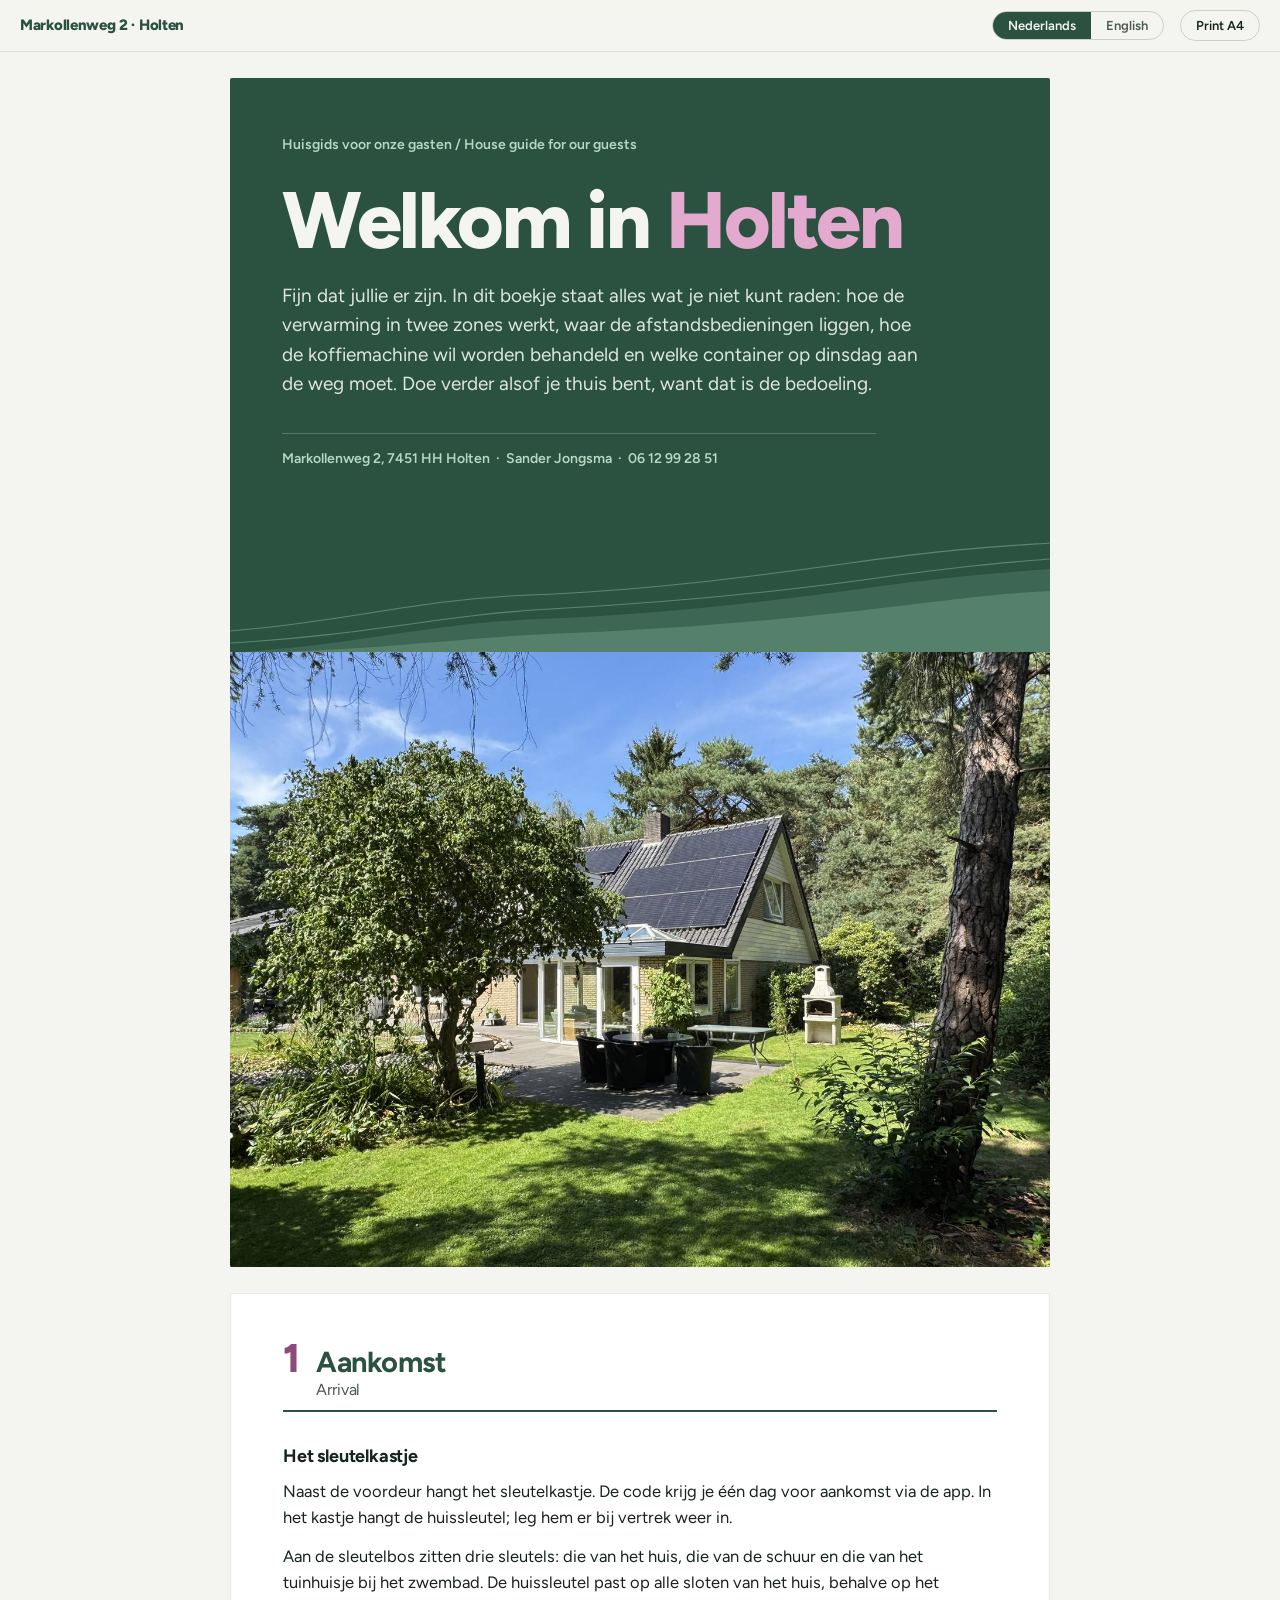
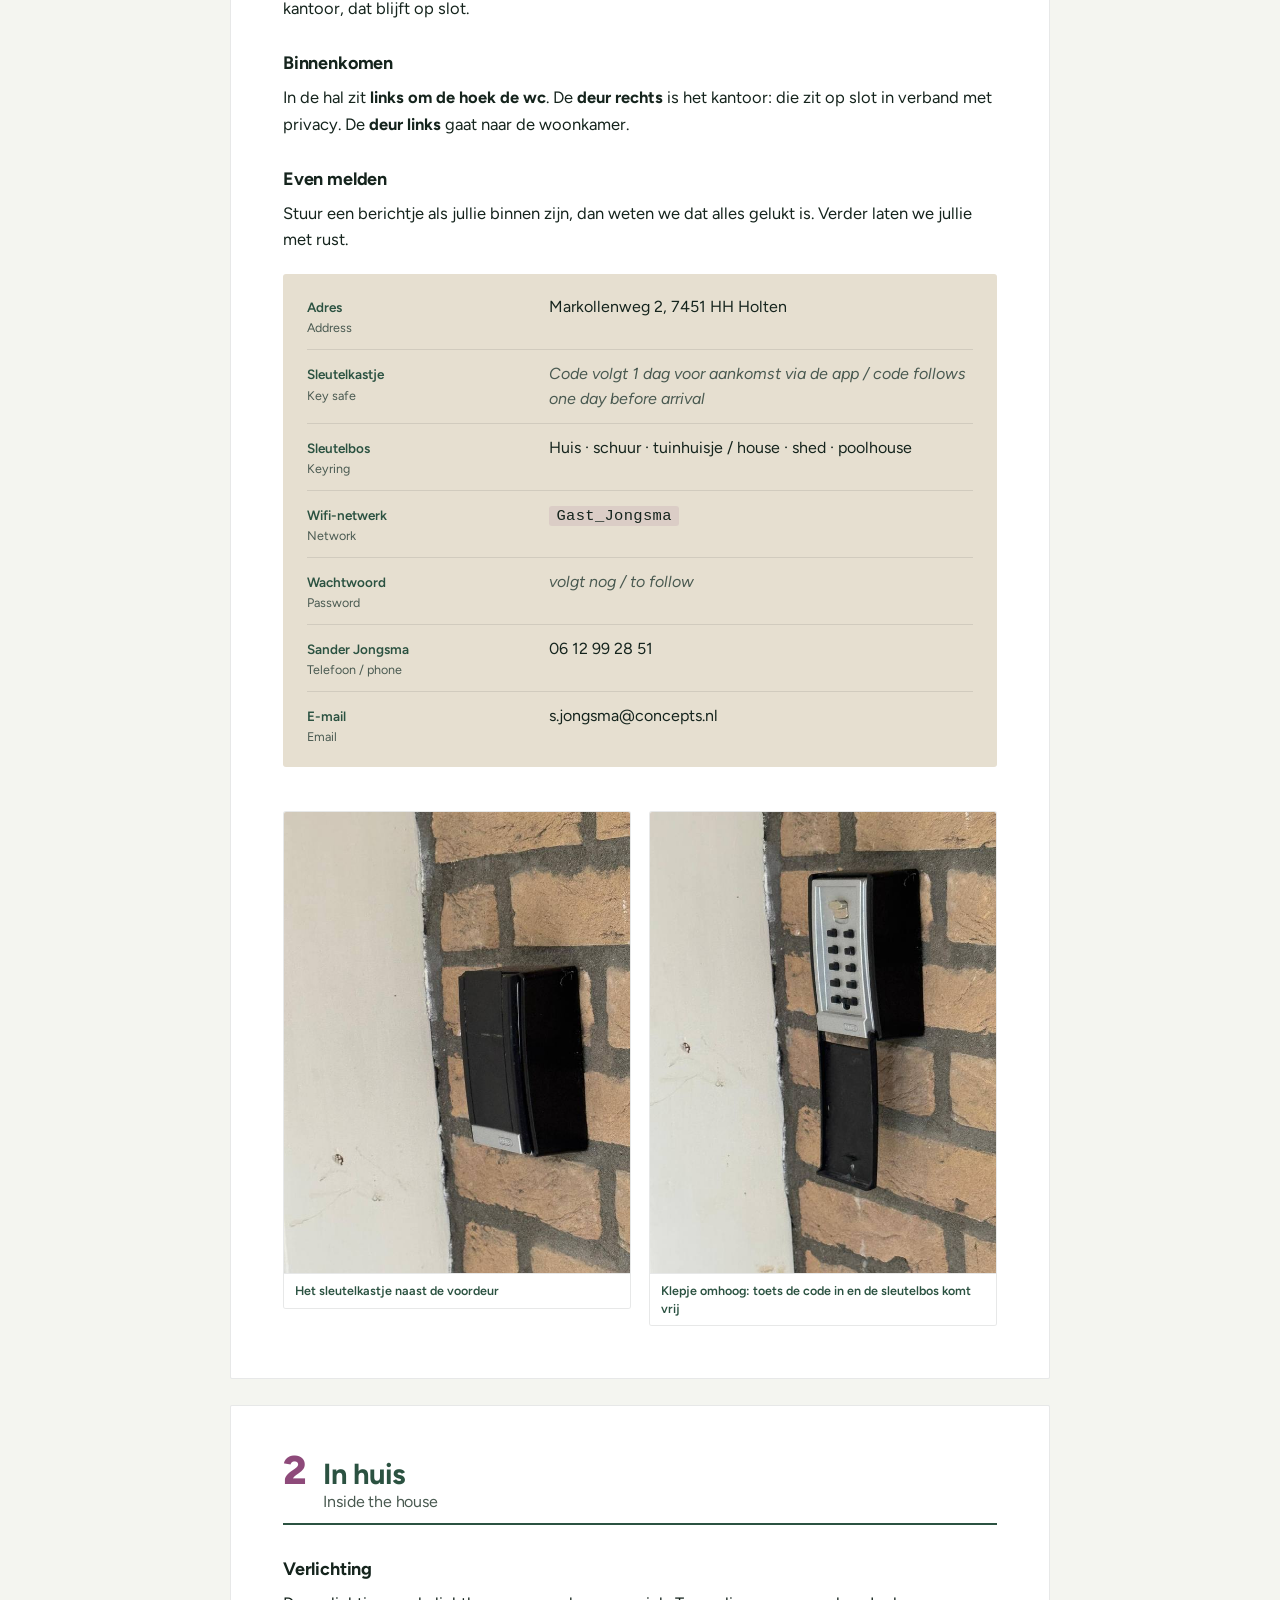
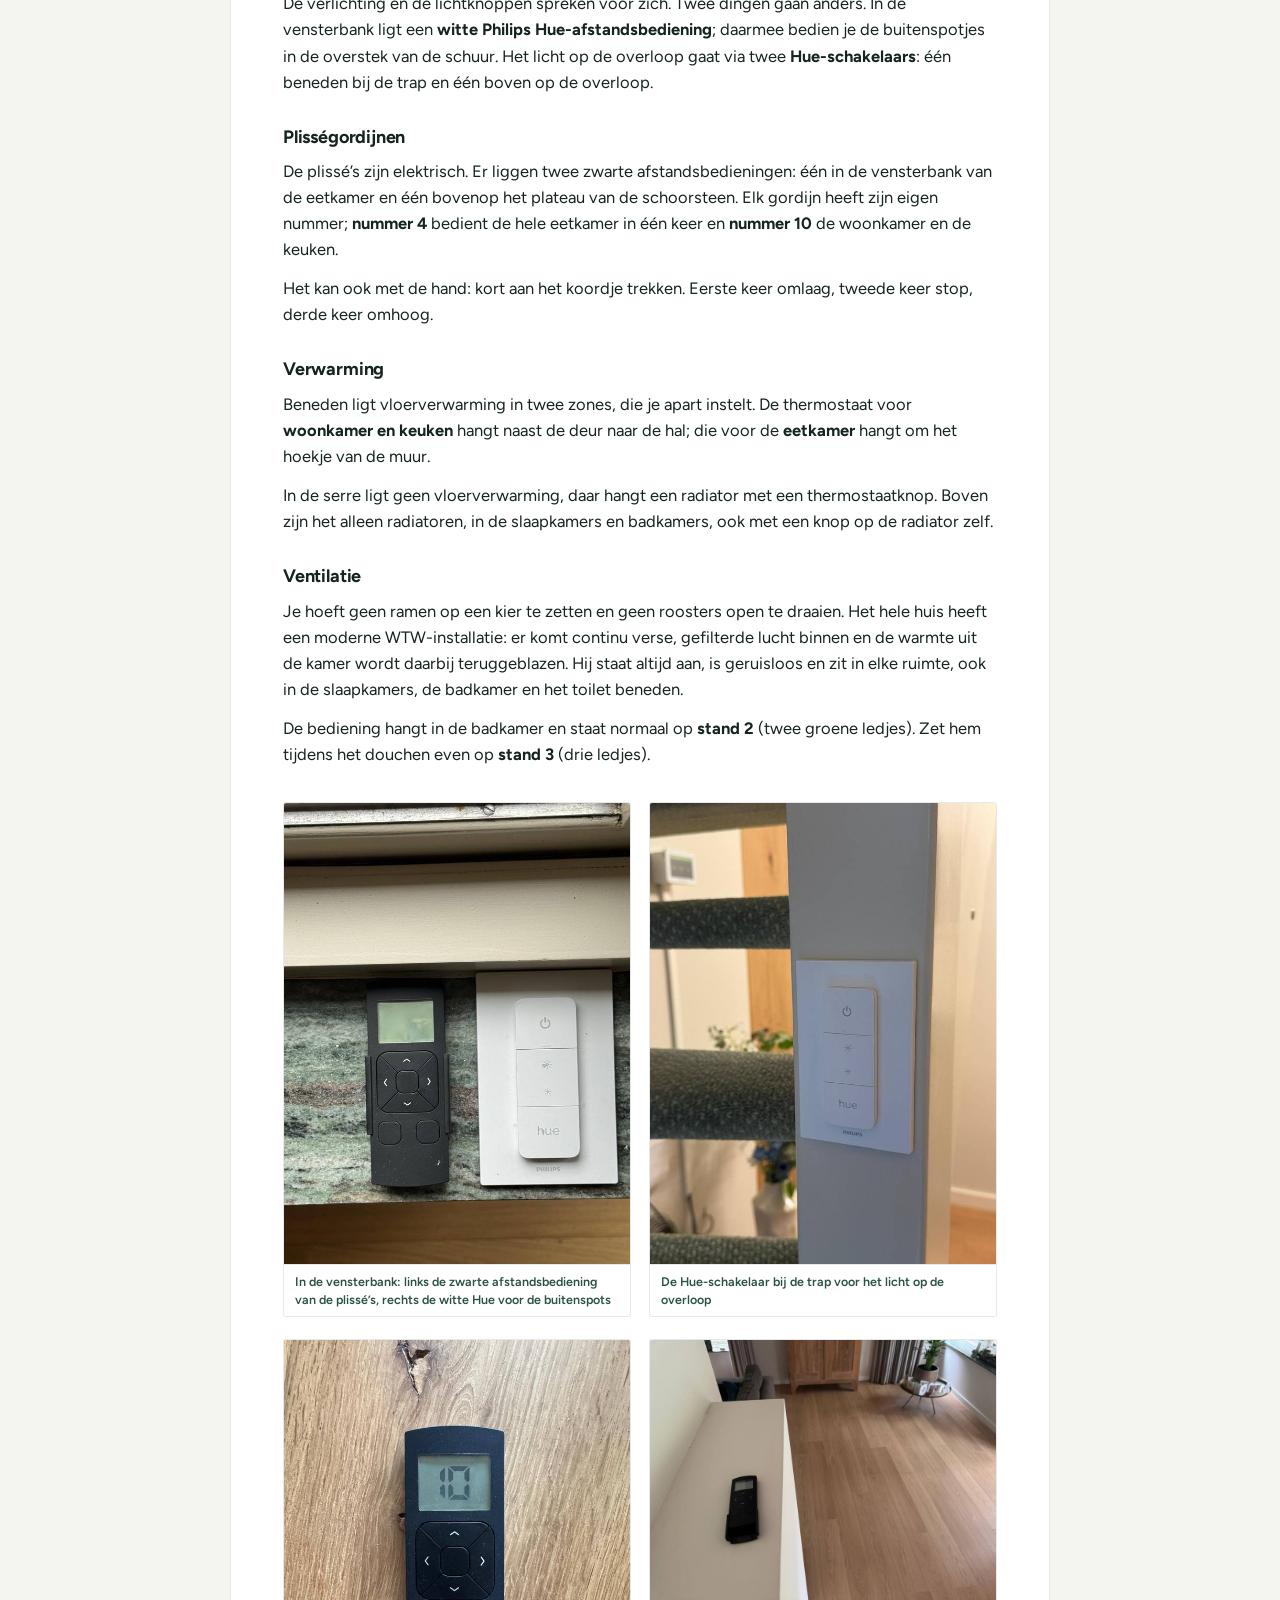
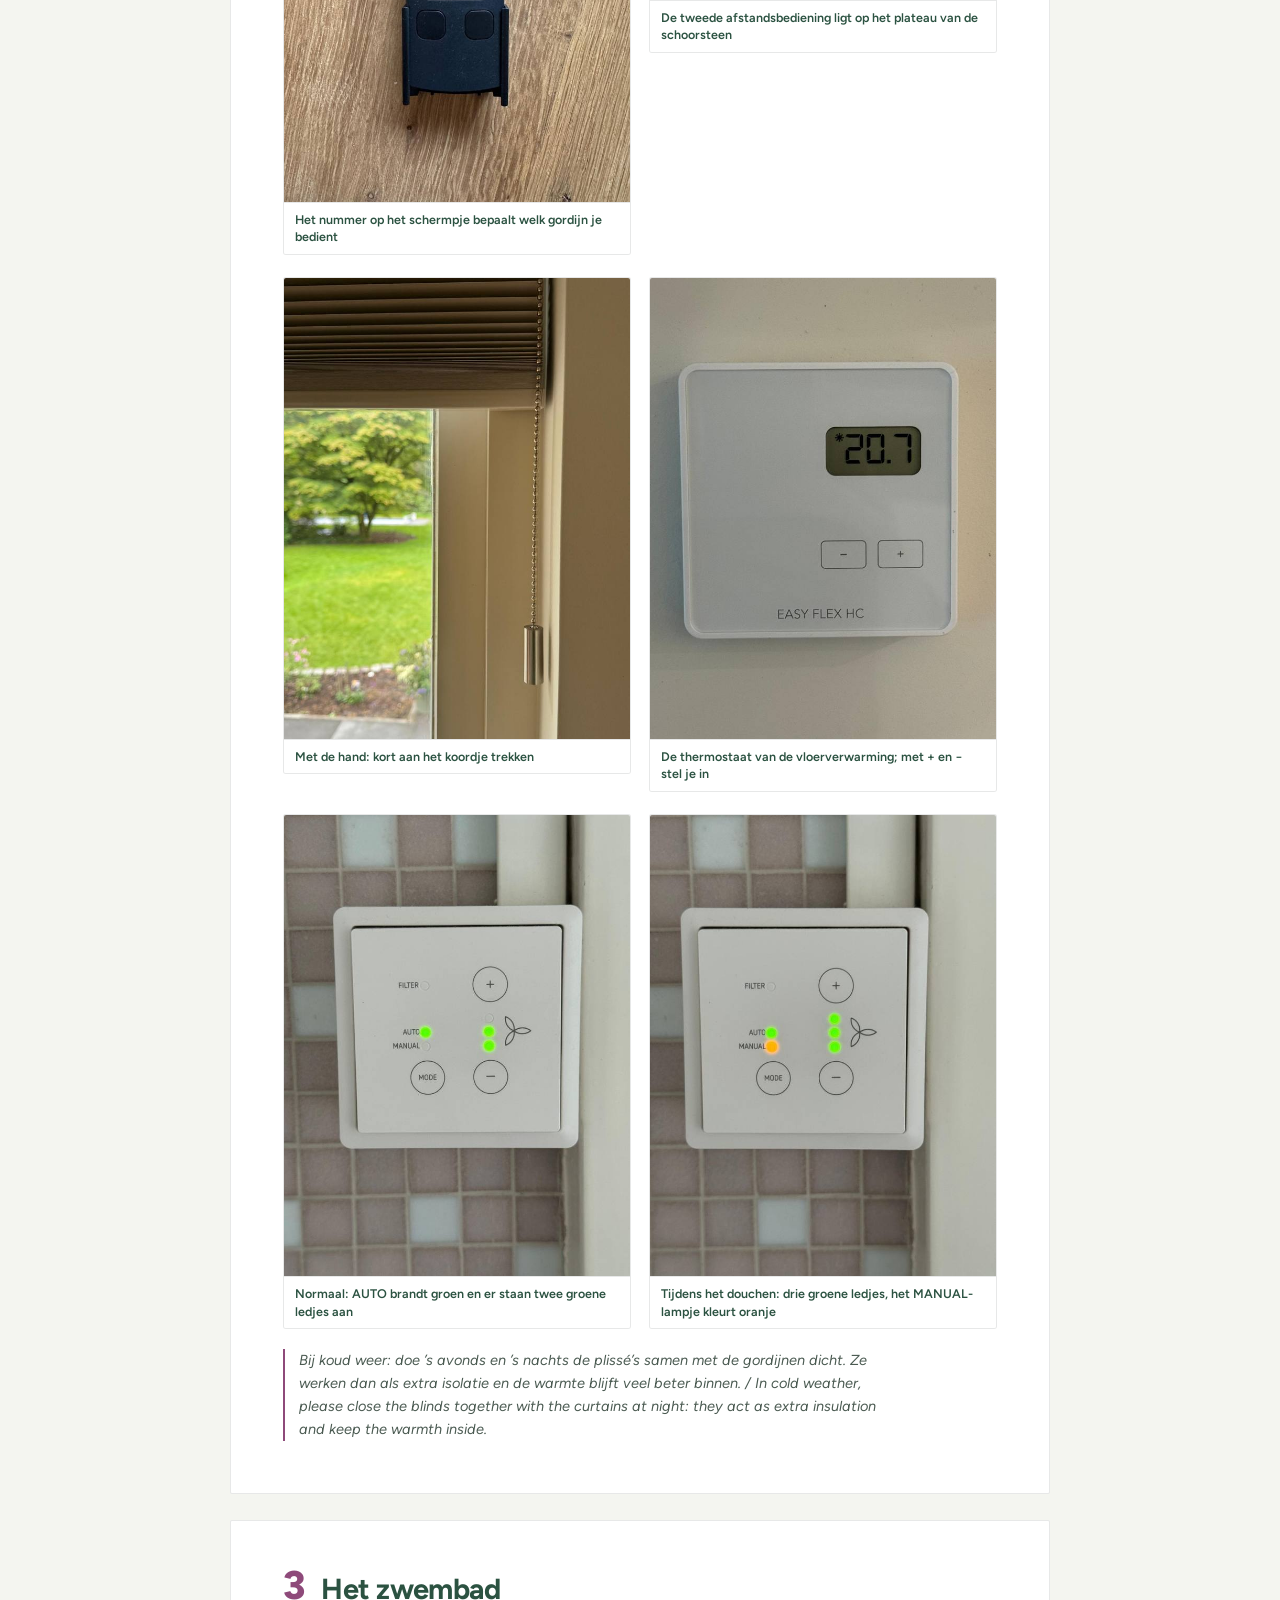
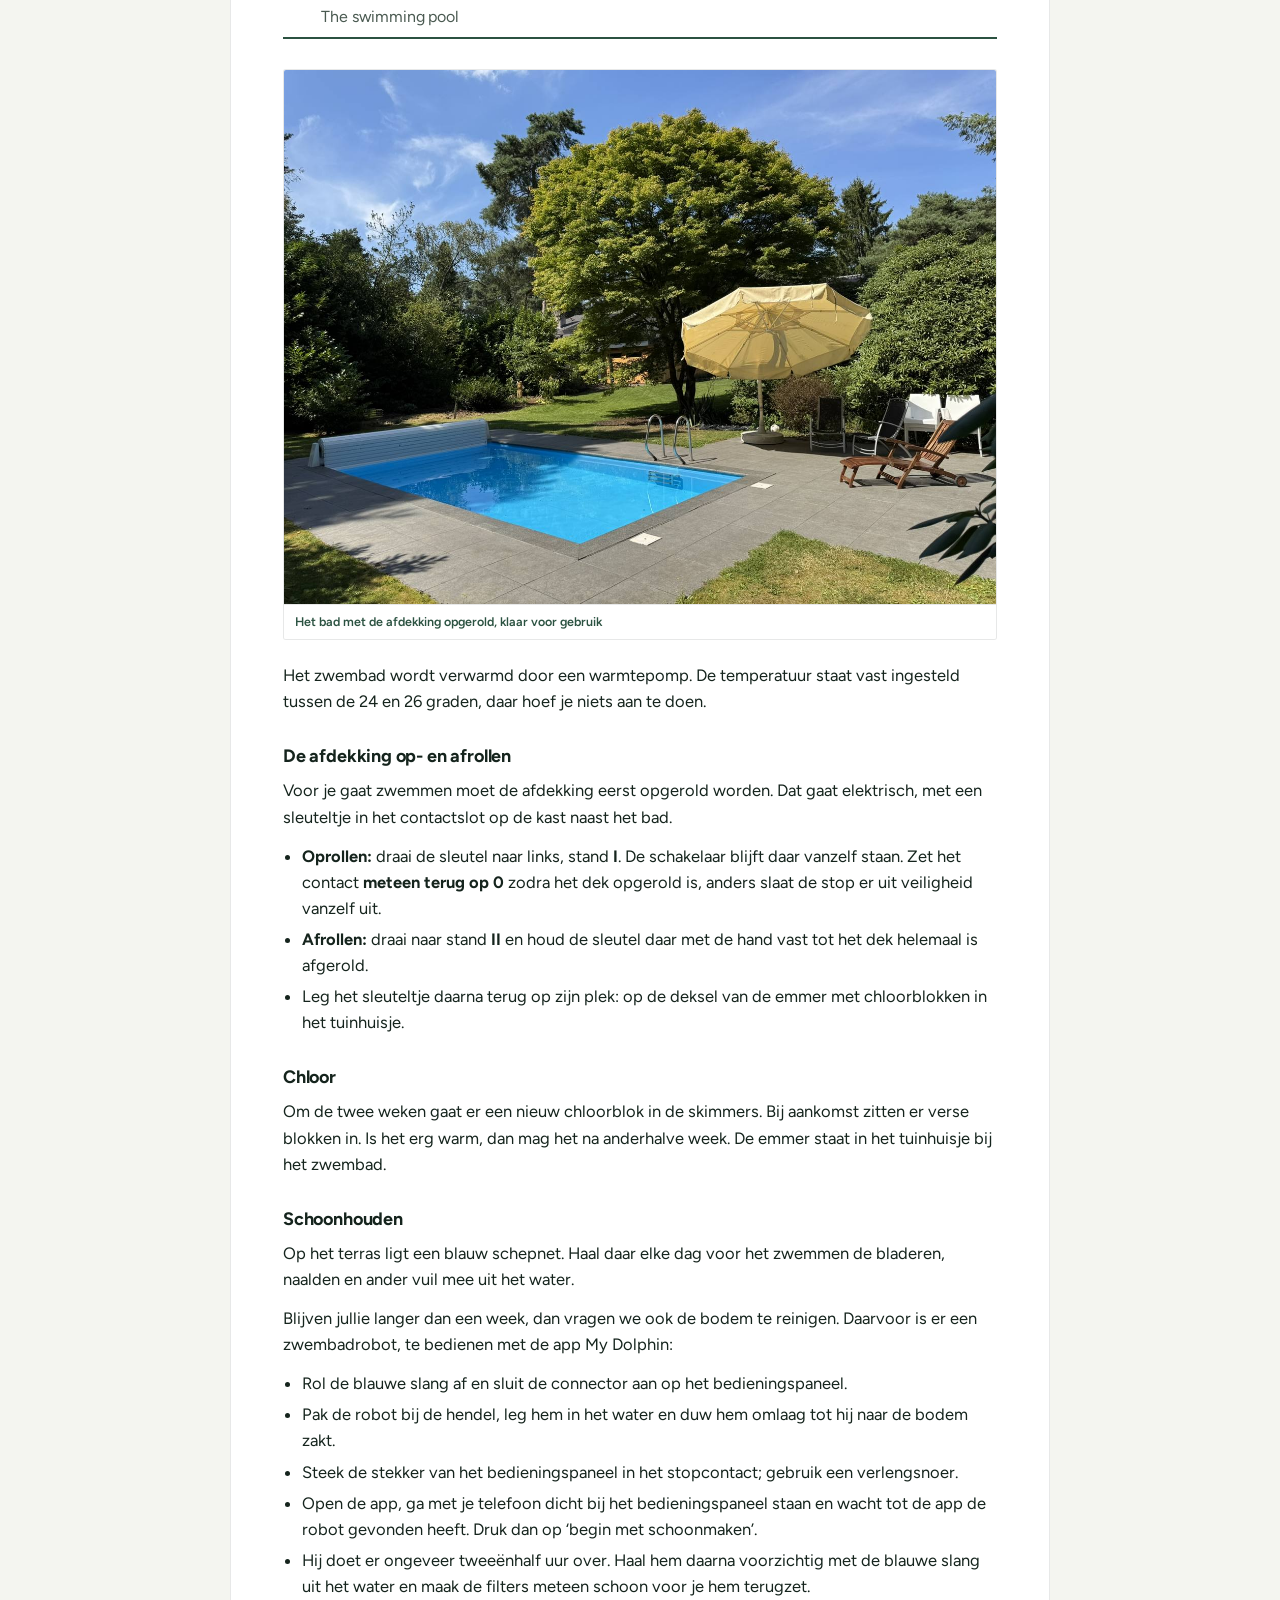
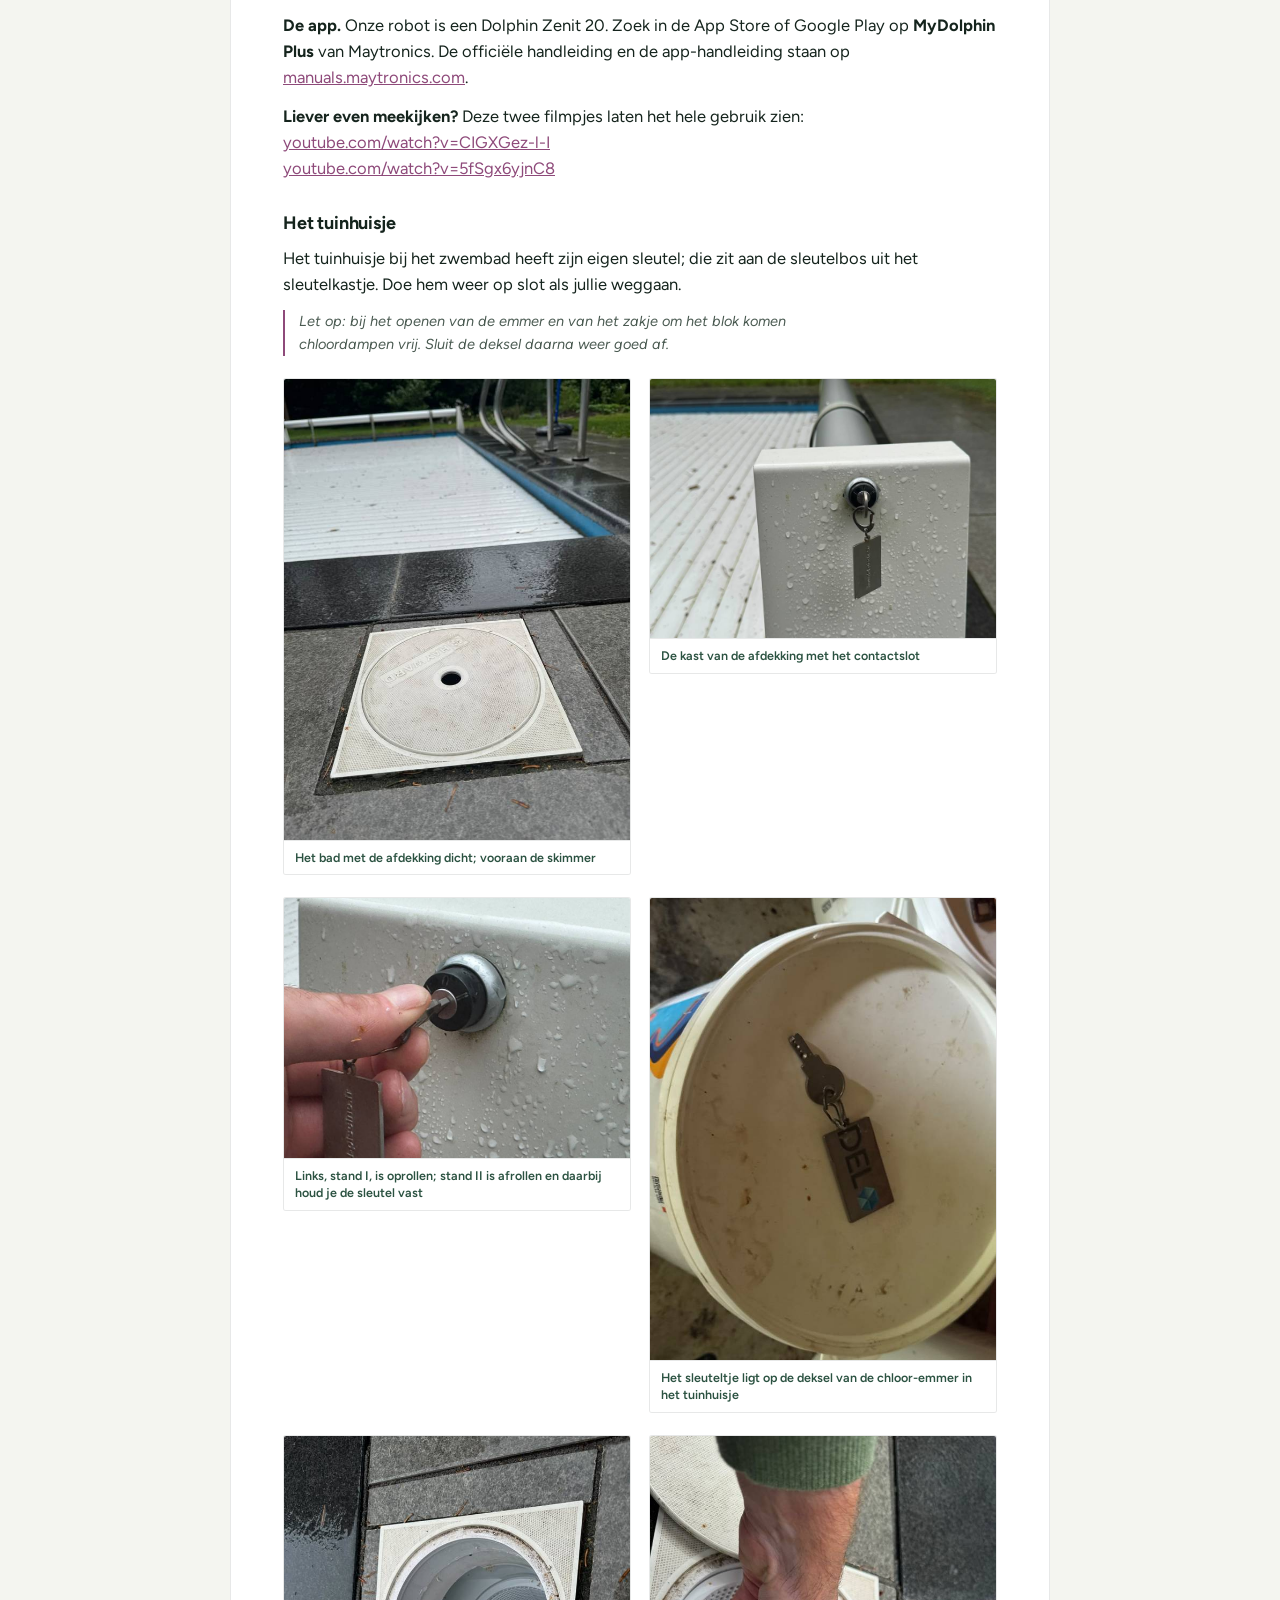
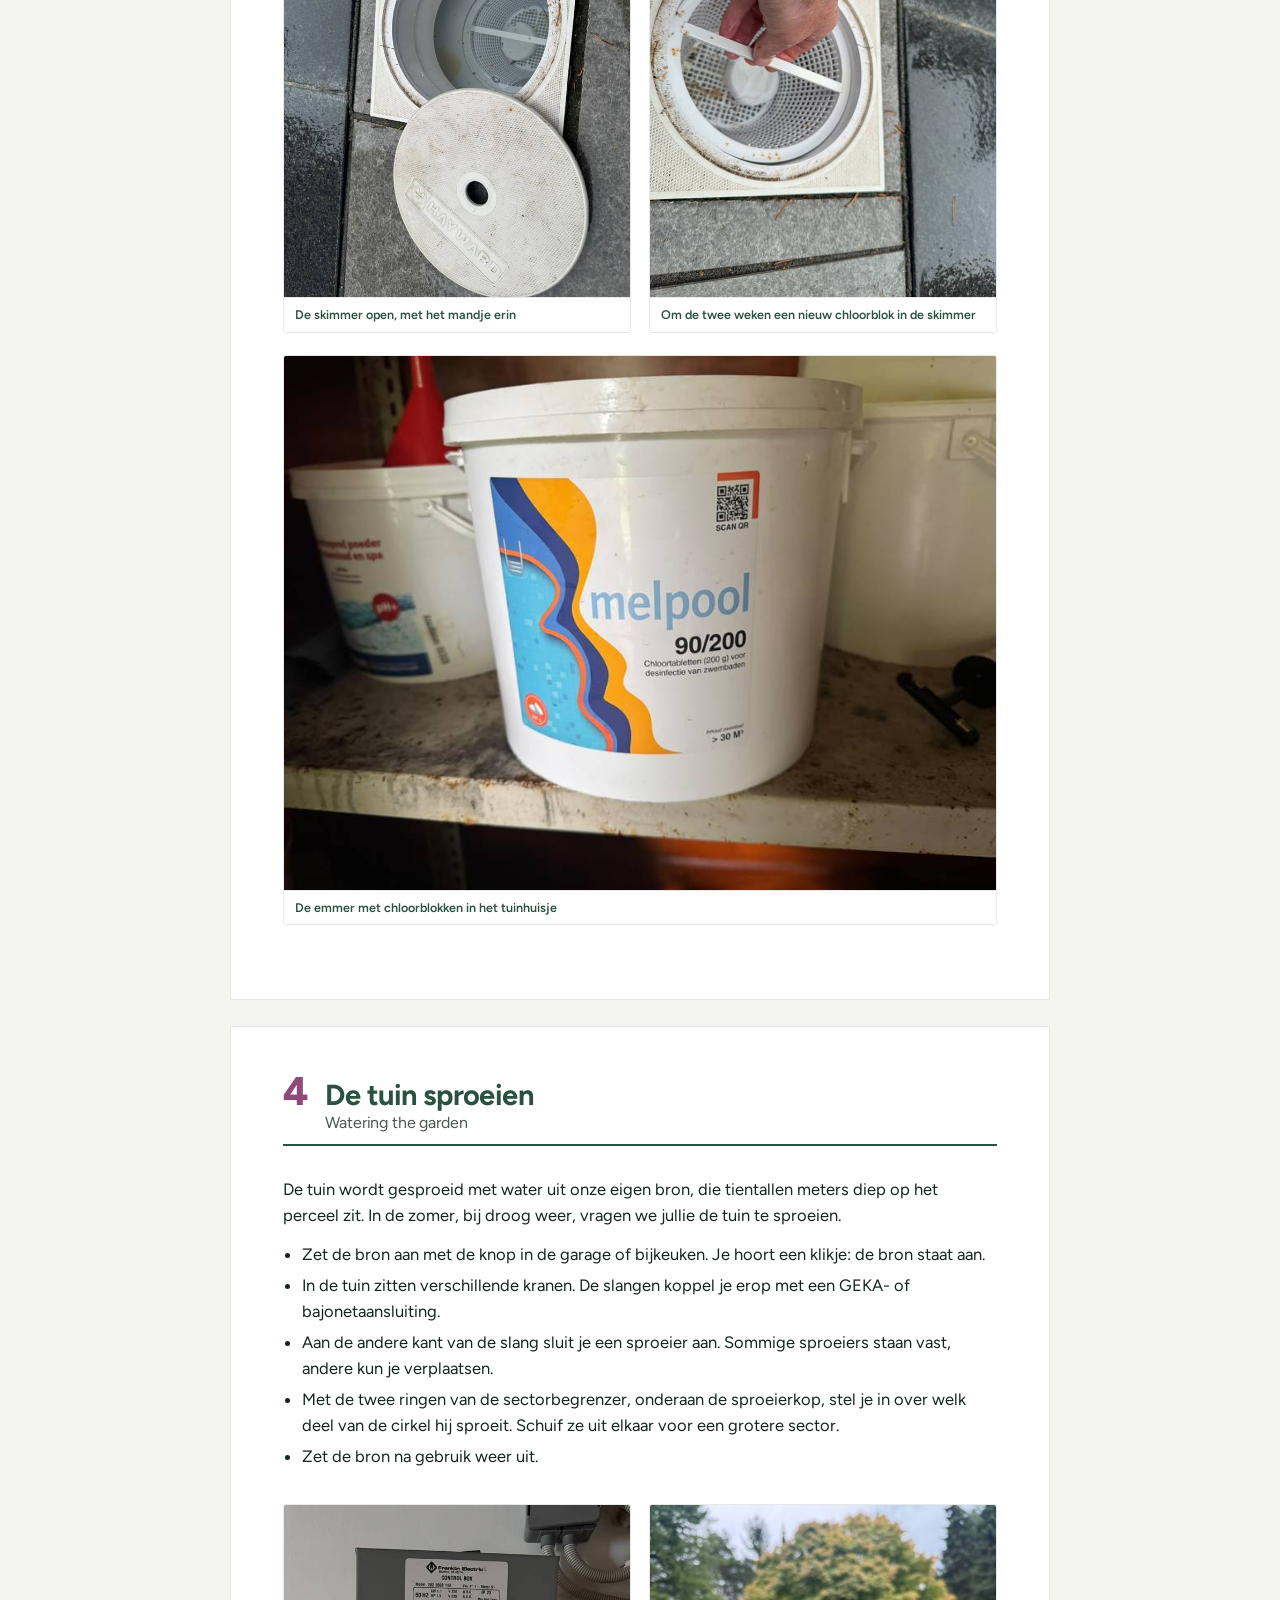
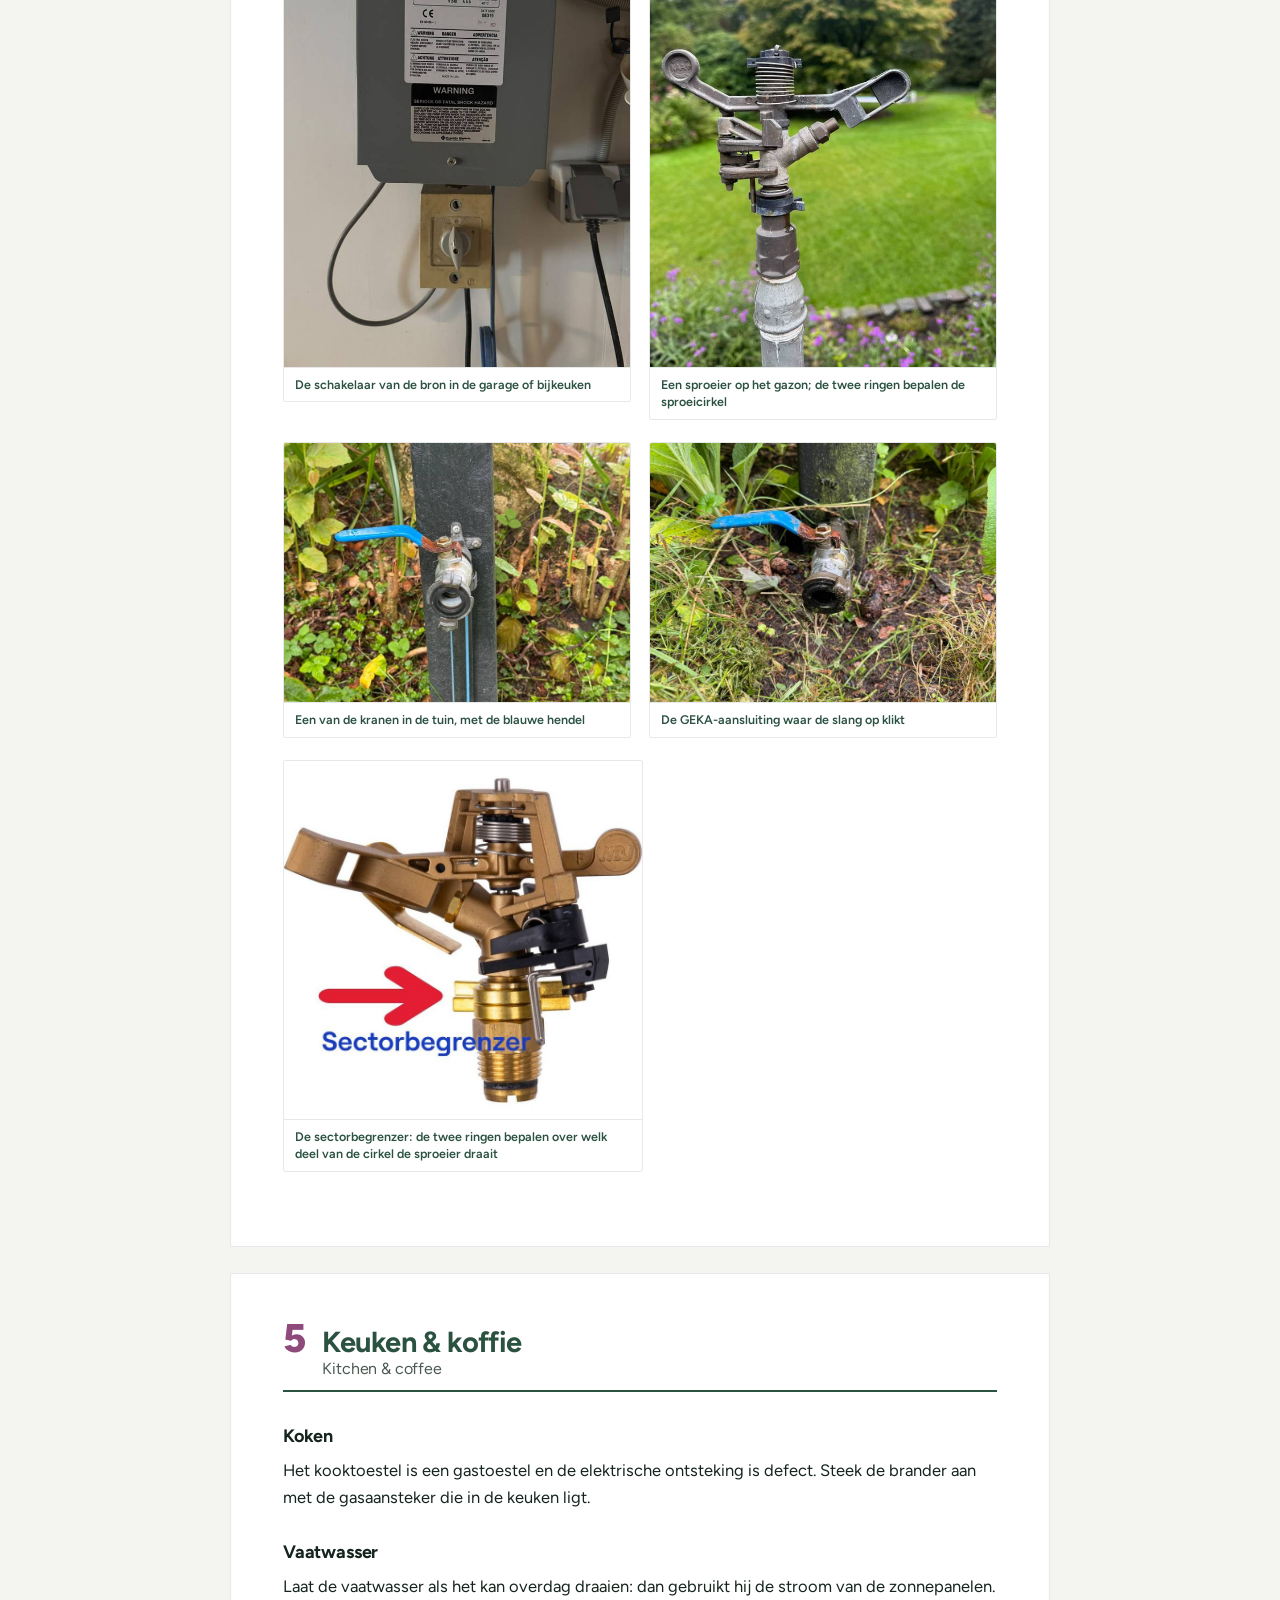
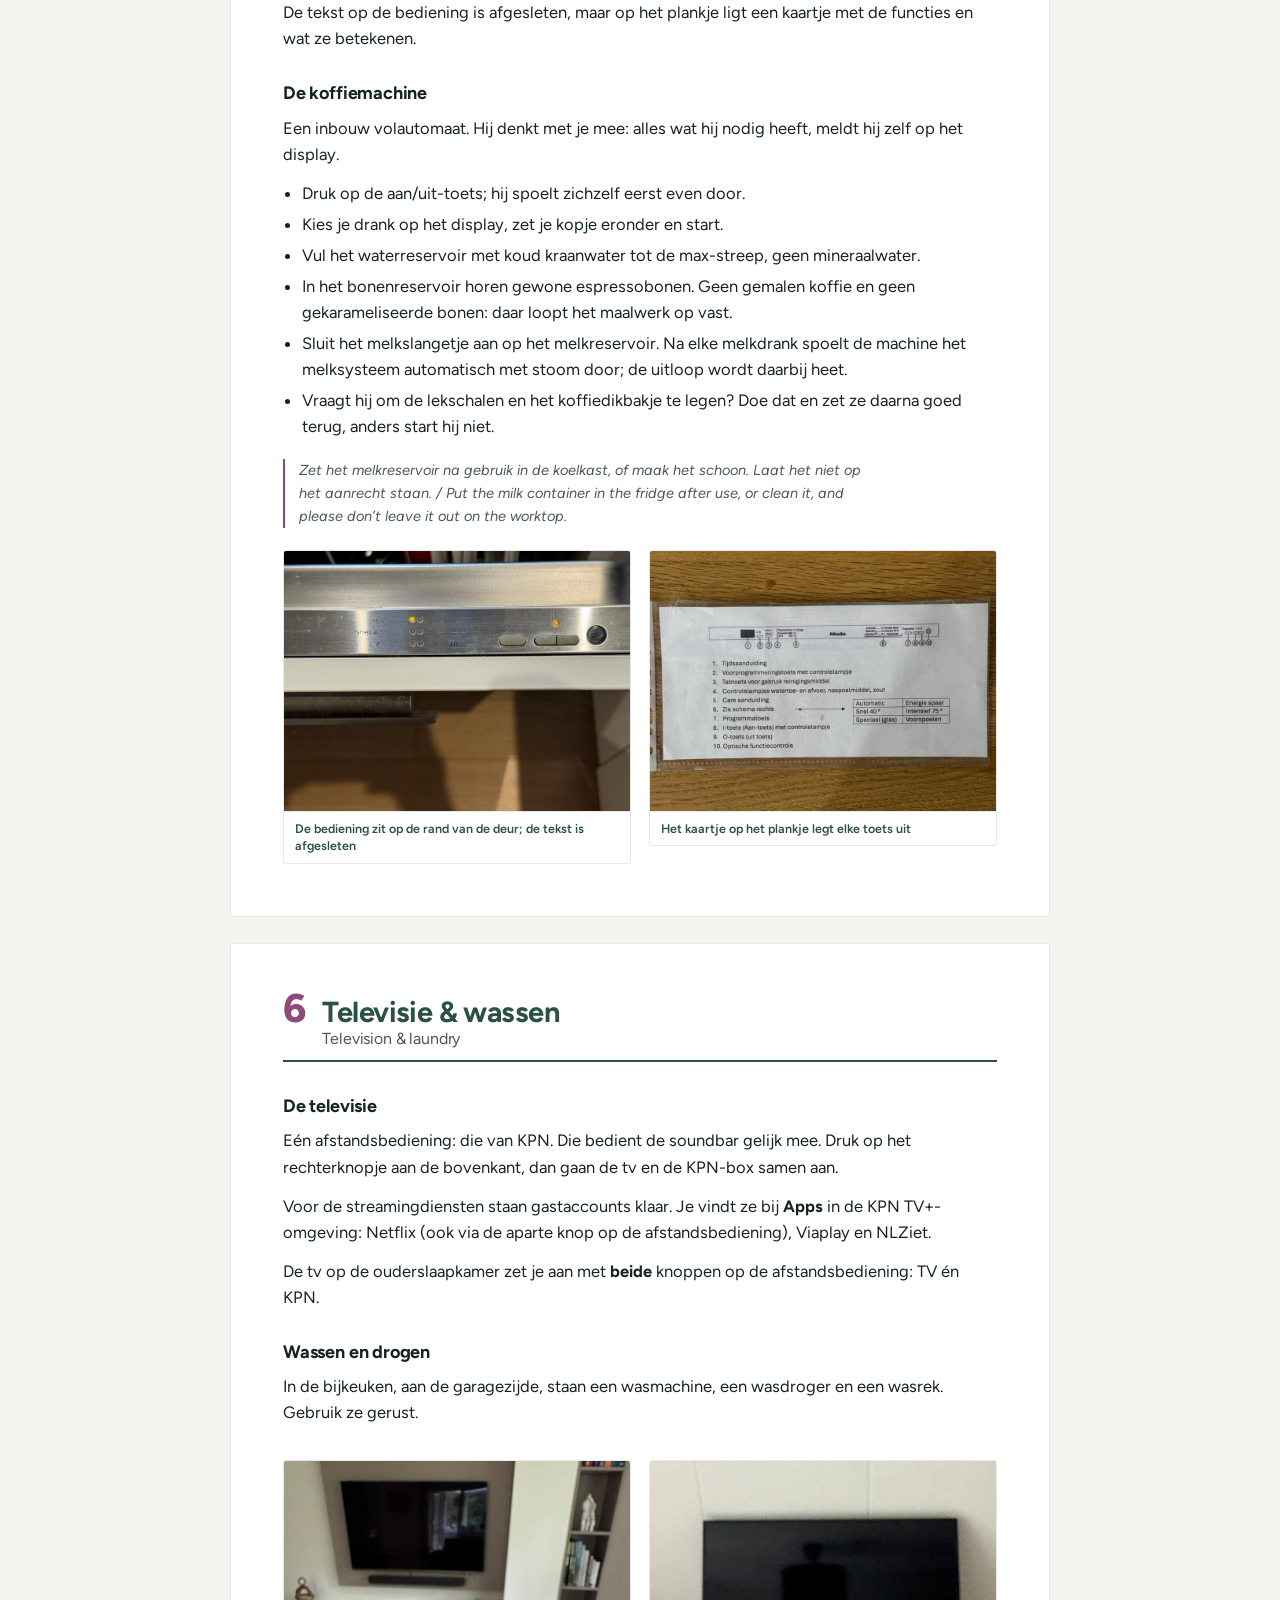
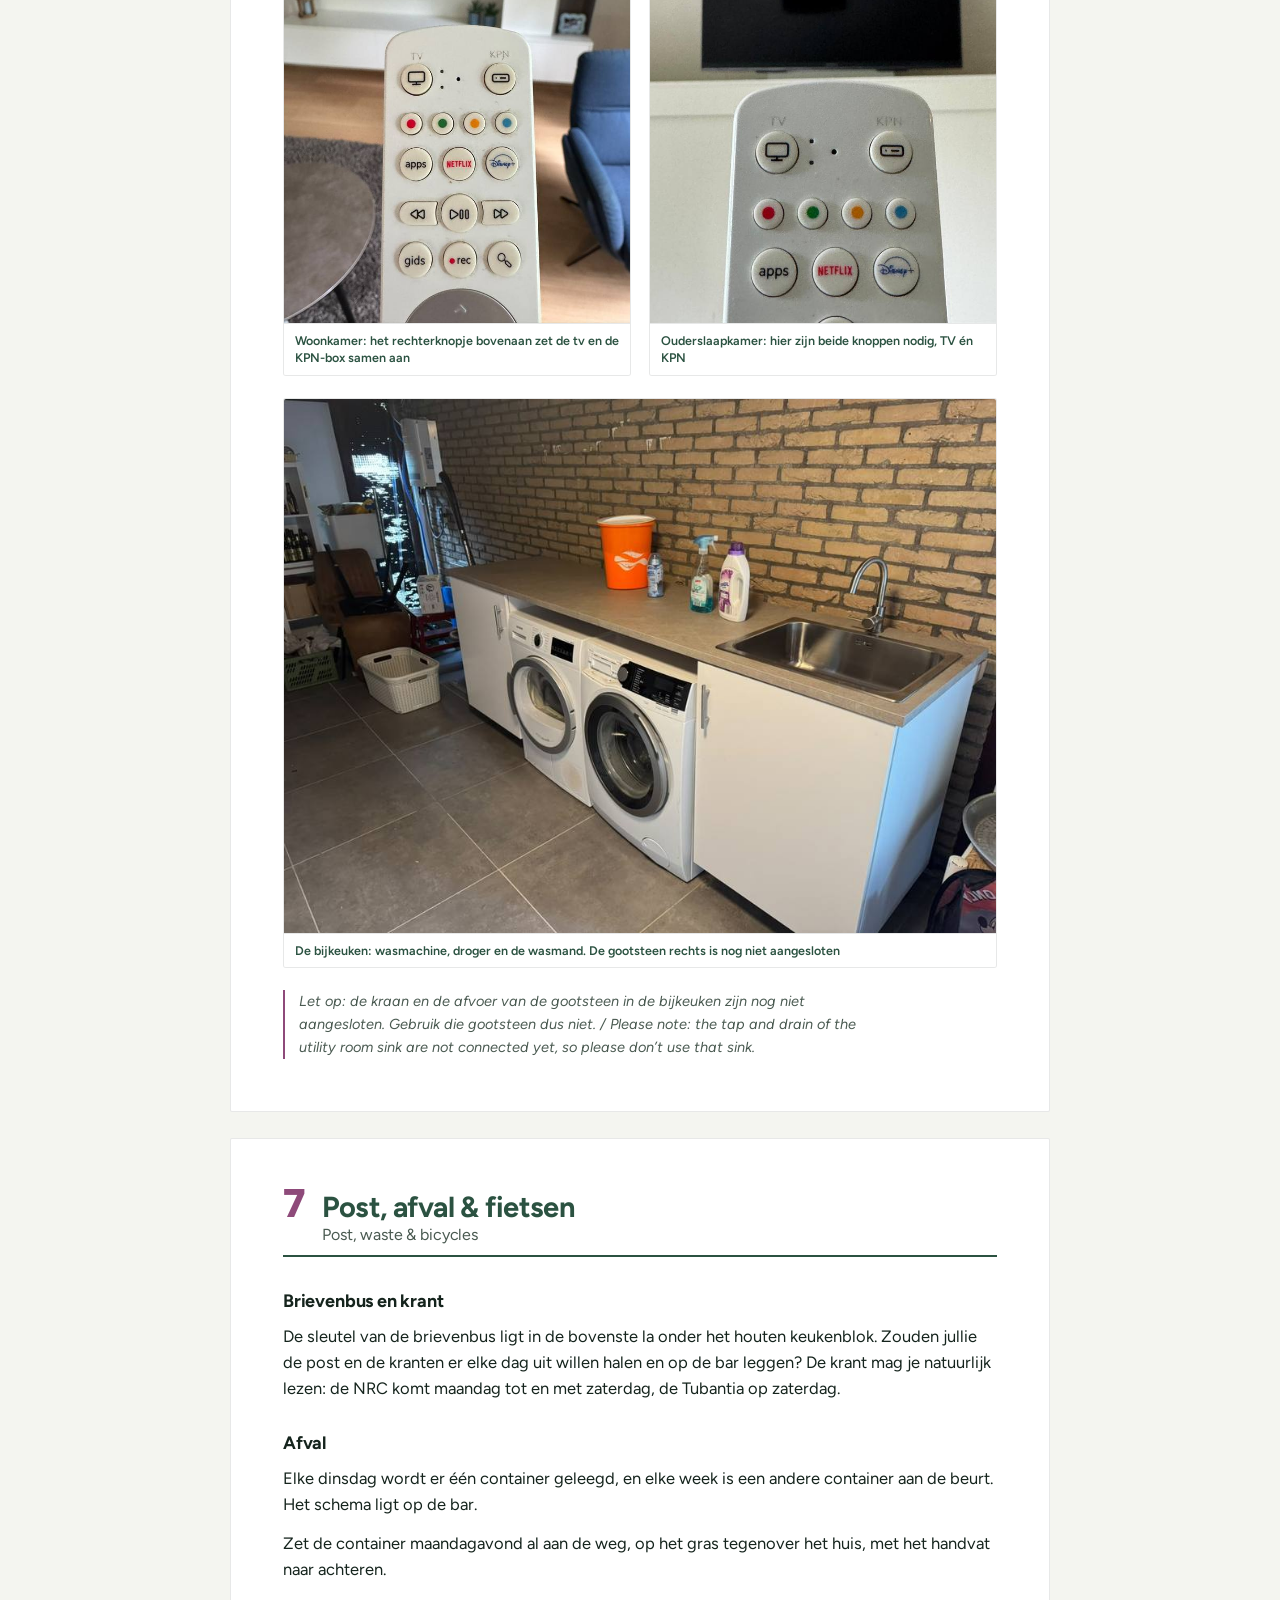
==== index.html @ 36aa7b38 "Add files via upload" ====
<!DOCTYPE html>
<html lang="nl">
<head>
<meta charset="utf-8">
<meta name="viewport" content="width=device-width, initial-scale=1">
<title>Huisgids Markollenweg 2</title>
<meta name="theme-color" media="(prefers-color-scheme: light)" content="#2B5241">
<meta name="theme-color" media="(prefers-color-scheme: dark)" content="#101A16">
<meta name="apple-mobile-web-app-capable" content="yes">
<meta name="mobile-web-app-capable" content="yes">
<meta name="apple-mobile-web-app-status-bar-style" content="default">
<meta name="apple-mobile-web-app-title" content="Huisgids">
<meta name="description" content="Gastengids voor Markollenweg 2 in Holten: aankomst, het huis, zwembad, tuin, huisregels en tips voor de omgeving.">
<link rel="manifest" href="manifest.webmanifest">
<link rel="icon" type="image/png" href="favicon-64.png" sizes="64x64">
<link rel="apple-touch-icon" href="apple-touch-icon.png">
<link rel="preconnect" href="https://fonts.googleapis.com">
<link rel="preconnect" href="https://fonts.gstatic.com" crossorigin>
<link href="https://fonts.googleapis.com/css2?family=Figtree:ital,wght@0,400;0,500;0,600;0,700;0,800;1,400&display=swap" rel="stylesheet">
<style>
:root{
  --paper:#F4F5F0;
  --ink:#15241D;
  --ink-soft:#4A5A51;
  --pine:#2B5241;
  --pine-2:#3F6B57;
  --heather:#8E4A7A;
  --sand:#E6DFD0;
  --line:rgba(21,36,29,.18);
  --line-soft:rgba(21,36,29,.10);
  --sheet-bg:#FFFFFF;
  --serif:Aptos,"Segoe UI",Figtree,system-ui,"Helvetica Neue",Arial,sans-serif;
  --display:Aptos,"Segoe UI",Figtree,system-ui,"Helvetica Neue",Arial,sans-serif;
}
@media (prefers-color-scheme: dark){
  :root:not([data-theme="light"]){
    --paper:#101A16;
    --ink:#E9EDE6;
    --ink-soft:#A6B4AB;
    --pine:#8FC0A9;
    --pine-2:#7FB199;
    --heather:#D089B6;
    --sand:#22302A;
    --line:rgba(233,237,230,.22);
    --line-soft:rgba(233,237,230,.12);
    --sheet-bg:#16221D;
  }
}
:root[data-theme="dark"]{
  --paper:#101A16;
  --ink:#E9EDE6;
  --ink-soft:#A6B4AB;
  --pine:#8FC0A9;
  --pine-2:#7FB199;
  --heather:#D089B6;
  --sand:#22302A;
  --line:rgba(233,237,230,.22);
  --line-soft:rgba(233,237,230,.12);
  --sheet-bg:#16221D;
}

*{box-sizing:border-box}
html{-webkit-text-size-adjust:100%}
body{
  margin:0;
  background:var(--paper);
  color:var(--ink);
  font-family:var(--serif);
  font-size:16.5px;
  line-height:1.58;
  font-optical-sizing:auto;
}

/* ---------- toolbar ---------- */
.bar{
  position:sticky;top:0;z-index:20;
  display:flex;align-items:center;gap:16px;flex-wrap:wrap;
  padding:10px 20px;
  background:color-mix(in srgb, var(--paper) 88%, transparent);
  backdrop-filter:blur(10px);
  border-bottom:1px solid var(--line-soft);
}
.bar .mark{
  font-family:var(--display);font-weight:800;font-size:15px;
  letter-spacing:-.02em;color:var(--pine);margin-right:auto;
}
.seg{display:flex;border:1px solid var(--line);border-radius:999px;overflow:hidden}
.seg button{
  font-family:var(--display);font-size:13px;font-weight:600;
  padding:6px 15px;border:0;background:transparent;color:var(--ink-soft);cursor:pointer;
}
.seg button[aria-pressed="true"]{background:var(--pine);color:var(--paper)}
.bar .print{
  font-family:var(--display);font-size:13px;font-weight:600;
  padding:7px 15px;border:1px solid var(--line);border-radius:999px;
  background:transparent;color:var(--ink);cursor:pointer;
}
.bar .print:hover{border-color:var(--pine);color:var(--pine)}
:focus-visible{outline:2px solid var(--heather);outline-offset:2px}

/* ---------- sheet ---------- */
.sheet{
  max-width:820px;margin:26px auto;padding:44px 52px 52px;
  background:var(--sheet-bg);
  border:1px solid var(--line-soft);
  border-radius:2px;
}
.sheet:last-of-type{margin-bottom:80px}

/* ---------- cover ---------- */
.cover{
  background:var(--pine);color:#F4F5F0;border:0;
  padding:0;overflow:hidden;position:relative;
}
:root[data-theme="dark"] .cover{background:#1E3D30}
@media (prefers-color-scheme: dark){:root:not([data-theme="light"]) .cover{background:#1E3D30}}
.cover-in{padding:56px 52px 0}
.kicker{
  font-family:var(--display);font-weight:600;font-size:14px;
  color:#B7D8C4;margin:0 0 26px;
}
.cover h1{
  font-family:var(--display);font-weight:800;
  font-size:clamp(44px,8.6vw,80px);line-height:.96;letter-spacing:-.03em;
  margin:0 0 22px;
}
.cover h1 em{font-style:normal;color:#E3A9CE}
.cover .lede{
  font-size:19px;line-height:1.55;max-width:34em;color:#DDE7DF;margin:0 0 34px;
}
.cover .addr{
  font-family:var(--display);font-size:14px;font-weight:600;color:#B7D8C4;
  border-top:1px solid rgba(255,255,255,.22);padding-top:14px;margin-bottom:34px;
}
.ridge{display:block;width:100%;height:auto;margin-top:-1px}

/* ---------- chapter head ---------- */
.chap{display:flex;align-items:baseline;gap:18px;border-bottom:2px solid var(--pine);padding-bottom:12px;margin:0 0 30px}
.chap .num{
  font-family:var(--display);font-weight:800;font-size:40px;line-height:1;
  color:var(--heather);letter-spacing:-.04em;
}
.chap h2{
  font-family:var(--display);font-weight:700;font-size:29px;line-height:1.1;
  letter-spacing:-.02em;margin:0;color:var(--pine);
}
.chap h2 span{display:block;font-size:16px;font-weight:400;color:var(--ink-soft);letter-spacing:-.01em;margin-top:3px}

h3{
  font-family:var(--display);font-weight:700;font-size:18px;letter-spacing:-.01em;
  margin:28px 0 7px;color:var(--ink);
}
h3:first-child{margin-top:0}
p{margin:0 0 13px;max-width:66ch}
.sheet a{color:var(--heather)}
ul.plain{margin:0 0 13px;padding-left:1.15em;max-width:66ch}
ul.plain li{margin:0 0 5px}

/* ---------- bilingual ---------- */
body:not([data-lang]) .en{display:none}
body[data-lang="nl"] .en{display:none}
body[data-lang="en"] .nl{display:none}
.bi>div>*:first-child{margin-top:0}

/* ---------- fact panels ---------- */
.panel{
  background:var(--sand);border-radius:3px;padding:20px 24px;margin:22px 0;
}
.rows{display:grid;gap:11px;margin:0}
.row{
  display:grid;grid-template-columns:minmax(120px,34%) 1fr;gap:16px;align-items:baseline;
  padding-bottom:11px;border-bottom:1px solid var(--line-soft);
}
.row:last-child{padding-bottom:0;border-bottom:0}
.row dt{
  font-family:var(--display);font-size:13.5px;font-weight:600;color:var(--pine);margin:0;
}
.row dt small{display:block;font-weight:400;color:var(--ink-soft);font-size:12.5px}
.row dd{margin:0;font-size:16px}
.code{font-family:ui-monospace,"SF Mono",Menlo,Consolas,monospace;font-size:15.5px;letter-spacing:.02em;background:rgba(142,74,122,.12);padding:1px 7px;border-radius:3px}
:root[data-theme="dark"] .code{background:rgba(208,137,182,.18)}
@media (prefers-color-scheme: dark){:root:not([data-theme="light"]) .code{background:rgba(208,137,182,.18)}}
.soon{font-style:italic;color:var(--ink-soft)}

/* ---------- tips ---------- */
.tips{display:grid;gap:0;margin:22px 0 0}
.tip{display:grid;grid-template-columns:1fr;gap:4px;padding:16px 0;border-top:1px solid var(--line-soft)}
.tip:last-child{border-bottom:1px solid var(--line-soft)}
.tip .t{font-family:var(--display);font-weight:600;font-size:17px;color:var(--ink)}
.tip .t .bi{display:inline}
.tip .meta{font-family:var(--display);font-size:13px;color:var(--heather);font-weight:600}
.fav{
  display:inline-block;font-family:var(--display);font-size:11px;font-weight:800;
  letter-spacing:.10em;text-transform:uppercase;color:var(--sheet-bg);background:var(--heather);
  padding:2px 7px;border-radius:2px;margin-left:8px;vertical-align:2px;
}
.tip p{margin:2px 0 0;font-size:15.5px;color:var(--ink-soft)}
.tip .info{
  font-family:var(--display);font-size:13px;font-weight:500;line-height:1.5;
  color:var(--ink-soft);margin:3px 0 2px;max-width:none;
}
.tip .info a{color:var(--heather);text-decoration:none;border-bottom:1px solid rgba(142,74,122,.35)}
.tip .info a:hover{border-bottom-color:var(--heather)}
.bit{margin-top:9px;border-left:2px solid var(--sand);padding-left:12px}
.bit p{font-size:14.5px;color:var(--ink);margin:0}
h3 .dist{
  font-family:var(--display);font-size:12.5px;font-weight:600;letter-spacing:.04em;
  color:var(--heather);margin-left:8px;
}

/* ---------- checklist ---------- */
.check{list-style:none;padding:0;margin:18px 0 0;display:grid;gap:0}
.check li{
  display:grid;grid-template-columns:22px 1fr;gap:14px;align-items:start;
  padding:13px 0;border-bottom:1px solid var(--line-soft);font-size:16px;
}
.check li::before{
  content:"";width:17px;height:17px;margin-top:4px;
  border:1.5px solid var(--pine-2);border-radius:2px;
}

/* ---------- photo placeholders ---------- */
.ph{
  margin:22px 0;padding:0;position:relative;
  border:1px dashed var(--pine-2);border-radius:3px;
  background:
    repeating-linear-gradient(135deg,transparent 0 9px,color-mix(in srgb,var(--pine) 7%,transparent) 9px 10px),
    var(--sand);
  display:flex;align-items:flex-end;justify-content:flex-start;
  min-height:210px;
}
.ph.tall{min-height:280px}
.ph.short{min-height:150px}
.ph::after{
  content:attr(data-cap);
  font-family:var(--display);font-size:12.5px;font-weight:600;line-height:1.35;
  color:var(--pine);background:var(--sheet-bg);
  border:1px solid var(--line-soft);border-radius:2px;
  padding:6px 10px;margin:14px;max-width:80%;
}
.duo{display:grid;grid-template-columns:1fr 1fr;gap:18px;align-items:start}
.duo .ph{margin:22px 0 0}
.pic{
  margin:22px 0;max-width:360px;
  border:1px solid var(--line-soft);border-radius:3px;overflow:hidden;background:var(--sheet-bg);
}
.pic img{display:block;width:100%;height:auto}
.pic figcaption{
  font-family:var(--display);font-size:12.5px;font-weight:600;line-height:1.4;
  color:var(--pine);padding:8px 11px;background:var(--sheet-bg);border-top:1px solid var(--line-soft);
}
.duo .pic{margin:22px 0 0;max-width:none}
.pic.wide{max-width:none}
.coverpic{display:block;width:100%;height:auto;margin-top:-1px}

.note{font-size:14.5px;color:var(--ink-soft);font-style:italic;border-left:2px solid var(--heather);padding-left:14px;margin:20px 0 0}
.todo{
  margin:22px 0 0;padding:16px 20px;border:1px dashed var(--heather);border-radius:3px;
  background:color-mix(in srgb,var(--heather) 7%,transparent);
}
.todo h3{margin-top:0;color:var(--heather)}
.todo p:last-child,.todo ul:last-child{margin-bottom:0}

@media (max-width:760px){
  .sheet{padding:30px 22px 36px;margin:14px 10px}
  .cover-in{padding:38px 22px 0}
  .row{grid-template-columns:1fr;gap:2px}
  .duo{grid-template-columns:1fr}
  body{font-size:16px}
}
@media (prefers-reduced-motion:reduce){*{animation:none!important;transition:none!important}}

/* ---------- PRINT: A4, beide talen naast elkaar ---------- */
@media print{
  @page{size:A4;margin:15mm 14mm 14mm}
  html,body{background:#fff;color:#15241D;font-size:9.6pt;line-height:1.45}
  .bar{display:none}
  .sheet{
    max-width:none;margin:0;padding:0;border:0;background:#fff;
    break-after:page;page-break-after:always;
  }
  .sheet:last-of-type{break-after:auto;page-break-after:auto}
  .cover{background:#2B5241!important;-webkit-print-color-adjust:exact;print-color-adjust:exact;color:#fff!important}
  .cover-in{padding:24mm 18mm 0}
  .cover h1{font-size:52pt}
  .cover .lede{font-size:12pt}
  .panel,.ph{-webkit-print-color-adjust:exact;print-color-adjust:exact}
  .chap{margin-bottom:7mm}
  .chap .num{font-size:26pt}
  .chap h2{font-size:19pt}
  h3{font-size:12pt;margin:6mm 0 2mm}
  .ph{min-height:38mm;break-inside:avoid}
  .pic{break-inside:avoid;max-width:52mm}
  .duo .pic{max-width:none}
  .pic figcaption{font-size:8pt;padding:2mm 2.5mm}
  .pic figcaption.bi{display:block}
  .pic figcaption .en{color:#3A4A41}
  .coverpic{max-height:78mm;object-fit:cover;-webkit-print-color-adjust:exact;print-color-adjust:exact}
  .ph.tall{min-height:52mm}
  .ph.short{min-height:30mm}
  .panel{break-inside:avoid}
  .tip,.check li{break-inside:avoid}
  .tip .info{font-size:8.2pt}
  .bit{break-inside:avoid}
  .todo{break-inside:avoid;-webkit-print-color-adjust:exact;print-color-adjust:exact}

  /* beide talen tonen, twee kolommen */
  body .nl,
  body .en{display:block!important}
  .bi{
    display:grid;grid-template-columns:1fr 1fr;gap:9mm;
    break-inside:avoid;
  }
  .bi .en{border-left:1px solid rgba(21,36,29,.16);padding-left:9mm;color:#3A4A41}
}
</style>

</head>
<body data-lang="nl">
<header class="bar">
  <span class="mark">Markollenweg 2 &middot; Holten</span>
  <div class="seg" role="group" aria-label="Taal / Language">
    <button id="btn-nl" type="button" aria-pressed="true">Nederlands</button>
    <button id="btn-en" type="button" aria-pressed="false">English</button>
  </div>
  <button class="print" id="print" type="button">Print A4</button>
</header>

<main>

<!-- ============ 1. COVER ============ -->
<section class="sheet cover">
  <div class="cover-in">
    <p class="kicker">Huisgids voor onze gasten / House guide for our guests</p>
    <h1>Welkom in <em>Holten</em></h1>
    <div class="bi">
      <div class="nl">
        <p class="lede">Fijn dat jullie er zijn. In dit boekje staat alles wat je niet kunt raden: hoe de verwarming in twee zones werkt, waar de afstandsbedieningen liggen, hoe de koffiemachine wil worden behandeld en welke container op dinsdag aan de weg moet. Doe verder alsof je thuis bent, want dat is de bedoeling.</p>
      </div>
      <div class="en">
        <p class="lede">We&rsquo;re glad you&rsquo;re here. This booklet covers everything you could not guess: how the heating works in two zones, where the remotes live, how the coffee machine likes to be treated, and which bin goes out on Tuesday. Beyond that, make yourself at home, that&rsquo;s the whole idea.</p>
      </div>
    </div>
    <p class="addr">Markollenweg 2, 7451 HH Holten &nbsp;&middot;&nbsp; Sander Jongsma &nbsp;&middot;&nbsp; 06 12 99 28 51</p>
  </div>
  <svg class="ridge" viewBox="0 0 820 150" preserveAspectRatio="none" aria-hidden="true">
    <g fill="none" stroke="#7FB199" stroke-width="1.1" opacity=".55">
      <path d="M0 128 C 120 118, 190 96, 300 92 S 520 74, 620 60 S 760 44, 820 40"/>
      <path d="M0 140 C 140 132, 210 112, 320 106 S 540 90, 640 76 S 770 60, 820 56"/>
    </g>
    <path d="M0 150 C 130 142, 200 120, 310 116 S 530 100, 630 86 S 770 70, 820 66 L820 150 Z" fill="#8FC0A9" opacity=".18"/>
    <path d="M0 150 C 150 148, 230 134, 340 130 S 560 116, 660 104 S 780 90, 820 88 L820 150 Z" fill="#8FC0A9" opacity=".28"/>
  </svg>
  <img class="coverpic" src="[data-uri]" alt="Het huis vanuit de tuin">
</section>

<!-- ============ 2. AANKOMST ============ -->
<section class="sheet">
  <div class="chap">
    <span class="num">1</span>
    <h2>Aankomst<span>Arrival</span></h2>
  </div>

  <div class="bi">
    <div class="nl">
      <h3>Het sleutelkastje</h3>
      <p>Naast de voordeur hangt het sleutelkastje. De code krijg je &eacute;&eacute;n dag voor aankomst via de app. In het kastje hangt de huissleutel; leg hem er bij vertrek weer in.</p>
      <p>Aan de sleutelbos zitten drie sleutels: die van het huis, die van de schuur en die van het tuinhuisje bij het zwembad. De huissleutel past op alle sloten van het huis, behalve op het kantoor, dat blijft op slot.</p>
      <h3>Binnenkomen</h3>
      <p>In de hal zit <strong>links om de hoek de wc</strong>. De <strong>deur rechts</strong> is het kantoor: die zit op slot in verband met privacy. De <strong>deur links</strong> gaat naar de woonkamer.</p>
      <h3>Even melden</h3>
      <p>Stuur een berichtje als jullie binnen zijn, dan weten we dat alles gelukt is. Verder laten we jullie met rust.</p>
    </div>
    <div class="en">
      <h3>The key safe</h3>
      <p>The key safe is next to the front door. You&rsquo;ll receive the code one day before arrival, through the app. The house key is inside; please put it back when you leave.</p>
      <p>The keyring holds three keys: one for the house, one for the shed and one for the poolhouse by the swimming pool. The house key fits every lock in the house except the office, which stays locked.</p>
      <h3>Coming in</h3>
      <p>In the hallway, the <strong>toilet is around the corner to your left</strong>. The <strong>door on the right</strong> is the office, kept locked for privacy. The <strong>door on the left</strong> leads into the living room.</p>
      <h3>Let us know</h3>
      <p>Send us a message once you&rsquo;re inside so we know you got in. After that we&rsquo;ll leave you to it.</p>
    </div>
  </div>

  <div class="panel">
    <dl class="rows">
      <div class="row"><dt>Adres<small>Address</small></dt><dd>Markollenweg 2, 7451 HH Holten</dd></div>
      <div class="row"><dt>Sleutelkastje<small>Key safe</small></dt><dd><span class="soon">Code volgt 1 dag voor aankomst via de app / code follows one day before arrival</span></dd></div>
      <div class="row"><dt>Sleutelbos<small>Keyring</small></dt><dd>Huis &middot; schuur &middot; tuinhuisje / house &middot; shed &middot; poolhouse</dd></div>
      <div class="row"><dt>Wifi-netwerk<small>Network</small></dt><dd><span class="code">Gast_Jongsma</span></dd></div>
      <div class="row"><dt>Wachtwoord<small>Password</small></dt><dd><span class="soon">volgt nog / to follow</span></dd></div>
      <div class="row"><dt>Sander Jongsma<small>Telefoon / phone</small></dt><dd>06 12 99 28 51</dd></div>
      <div class="row"><dt>E-mail<small>Email</small></dt><dd>s.jongsma@concepts.nl</dd></div>
    </dl>
  </div>

  <div class="duo"><figure class="pic"><img src="[data-uri]" alt="Het sleutelkastje naast de voordeur"><figcaption class="bi"><span class="nl" lang="nl">Het sleutelkastje naast de voordeur</span><span class="en" lang="en">The key safe beside the front door</span></figcaption></figure><figure class="pic"><img src="[data-uri]" alt="Klepje omhoog: toets de code in en de sleutelbos komt vrij"><figcaption class="bi"><span class="nl" lang="nl">Klepje omhoog: toets de code in en de sleutelbos komt vrij</span><span class="en" lang="en">Lid up: enter the code and the keyring comes free</span></figcaption></figure></div>
</section>

<!-- ============ 3. IN HUIS ============ -->
<section class="sheet">
  <div class="chap">
    <span class="num">2</span>
    <h2>In huis<span>Inside the house</span></h2>
  </div>

  <div class="bi">
    <div class="nl">
      <h3>Verlichting</h3>
      <p>De verlichting en de lichtknoppen spreken voor zich. Twee dingen gaan anders. In de vensterbank ligt een <strong>witte Philips Hue-afstandsbediening</strong>; daarmee bedien je de buitenspotjes in de overstek van de schuur. Het licht op de overloop gaat via twee <strong>Hue-schakelaars</strong>: &eacute;&eacute;n beneden bij de trap en &eacute;&eacute;n boven op de overloop.</p>
      <h3>Pliss&eacute;gordijnen</h3>
      <p>De pliss&eacute;&rsquo;s zijn elektrisch. Er liggen twee zwarte afstandsbedieningen: &eacute;&eacute;n in de vensterbank van de eetkamer en &eacute;&eacute;n bovenop het plateau van de schoorsteen. Elk gordijn heeft zijn eigen nummer; <strong>nummer 4</strong> bedient de hele eetkamer in &eacute;&eacute;n keer en <strong>nummer 10</strong> de woonkamer en de keuken.</p>
      <p>Het kan ook met de hand: kort aan het koordje trekken. Eerste keer omlaag, tweede keer stop, derde keer omhoog.</p>
      <h3>Verwarming</h3>
      <p>Beneden ligt vloerverwarming in twee zones, die je apart instelt. De thermostaat voor <strong>woonkamer en keuken</strong> hangt naast de deur naar de hal; die voor de <strong>eetkamer</strong> hangt om het hoekje van de muur.</p>
      <p>In de serre ligt geen vloerverwarming, daar hangt een radiator met een thermostaatknop. Boven zijn het alleen radiatoren, in de slaapkamers en badkamers, ook met een knop op de radiator zelf.</p>
      <h3>Ventilatie</h3>
      <p>Je hoeft geen ramen op een kier te zetten en geen roosters open te draaien. Het hele huis heeft een moderne WTW-installatie: er komt continu verse, gefilterde lucht binnen en de warmte uit de kamer wordt daarbij teruggeblazen. Hij staat altijd aan, is geruisloos en zit in elke ruimte, ook in de slaapkamers, de badkamer en het toilet beneden.</p>
      <p>De bediening hangt in de badkamer en staat normaal op <strong>stand 2</strong> (twee groene ledjes). Zet hem tijdens het douchen even op <strong>stand 3</strong> (drie ledjes).</p>
    </div>
    <div class="en">
      <h3>Lighting</h3>
      <p>The lights and switches speak for themselves. Two things work differently. A <strong>white Philips Hue remote</strong> sits on the windowsill; use it for the outdoor spotlights under the overhang of the shed. The landing light upstairs runs on two <strong>Hue switches</strong>: one downstairs by the staircase and one upstairs on the landing.</p>
      <h3>Pleated blinds</h3>
      <p>The blinds are electric. There are two black remotes: one on the dining room windowsill and one on top of the chimney ledge. Each blind has its own number; <strong>number 4</strong> operates the whole dining room at once and <strong>number 10</strong> the living room and kitchen.</p>
      <p>You can also do it by hand: give the cord a short pull. First pull down, second stop, third up.</p>
      <h3>Heating</h3>
      <p>The ground floor has underfloor heating in two zones, set separately. The thermostat for the <strong>living room and kitchen</strong> is next to the door to the hallway; the one for the <strong>dining room</strong> is just around the corner of the wall.</p>
      <p>The conservatory has no underfloor heating, but a radiator with a thermostatic knob. Upstairs there are radiators only, in the bedrooms and bathrooms, likewise with a knob on the radiator itself.</p>
      <h3>Ventilation</h3>
      <p>There is no need to open windows or vents. The whole house has a modern heat recovery system: fresh, filtered air comes in continuously while the warmth of the room is recovered and blown back. It runs all the time, it is silent, and it reaches every room, including the bedrooms, the bathroom and the downstairs toilet.</p>
      <p>The control panel is in the bathroom and normally sits on <strong>setting 2</strong> (two green LEDs). While showering, switch it to <strong>setting 3</strong> (three LEDs) for a while.</p>
    </div>
  </div>

<div class="duo"><figure class="pic"><img src="[data-uri]" alt="In de vensterbank: links de zwarte afstandsbediening van de pliss&eacute;&rsquo;s, rechts de witte Hue voor de buitenspots"><figcaption class="bi"><span class="nl" lang="nl">In de vensterbank: links de zwarte afstandsbediening van de pliss&eacute;&rsquo;s, rechts de witte Hue voor de buitenspots</span><span class="en" lang="en">On the windowsill: the black blind remote on the left, the white Hue remote for the outdoor spots on the right</span></figcaption></figure><figure class="pic"><img src="[data-uri]" alt="De Hue-schakelaar bij de trap voor het licht op de overloop"><figcaption class="bi"><span class="nl" lang="nl">De Hue-schakelaar bij de trap voor het licht op de overloop</span><span class="en" lang="en">The Hue switch by the stairs for the landing light</span></figcaption></figure></div><div class="duo"><figure class="pic"><img src="[data-uri]" alt="Het nummer op het schermpje bepaalt welk gordijn je bedient"><figcaption class="bi"><span class="nl" lang="nl">Het nummer op het schermpje bepaalt welk gordijn je bedient</span><span class="en" lang="en">The number on the display decides which blind you operate</span></figcaption></figure><figure class="pic"><img src="[data-uri]" alt="De tweede afstandsbediening ligt op het plateau van de schoorsteen"><figcaption class="bi"><span class="nl" lang="nl">De tweede afstandsbediening ligt op het plateau van de schoorsteen</span><span class="en" lang="en">The second remote sits on the chimney ledge</span></figcaption></figure></div><div class="duo"><figure class="pic"><img src="[data-uri]" alt="Met de hand: kort aan het koordje trekken"><figcaption class="bi"><span class="nl" lang="nl">Met de hand: kort aan het koordje trekken</span><span class="en" lang="en">By hand: give the cord a short pull</span></figcaption></figure><figure class="pic"><img src="[data-uri]" alt="De thermostaat van de vloerverwarming; met + en &minus; stel je in"><figcaption class="bi"><span class="nl" lang="nl">De thermostaat van de vloerverwarming; met + en &minus; stel je in</span><span class="en" lang="en">The underfloor heating thermostat; set it with + and &minus;</span></figcaption></figure></div><div class="duo"><figure class="pic"><img src="[data-uri]" alt="Normaal: AUTO brandt groen en er staan twee groene ledjes aan"><figcaption class="bi"><span class="nl" lang="nl">Normaal: AUTO brandt groen en er staan twee groene ledjes aan</span><span class="en" lang="en">Normal: AUTO lit green with two green LEDs</span></figcaption></figure><figure class="pic"><img src="[data-uri]" alt="Tijdens het douchen: drie groene ledjes, het MANUAL-lampje kleurt oranje"><figcaption class="bi"><span class="nl" lang="nl">Tijdens het douchen: drie groene ledjes, het MANUAL-lampje kleurt oranje</span><span class="en" lang="en">While showering: three green LEDs, and the MANUAL light turns orange</span></figcaption></figure></div>

  <p class="note">Bij koud weer: doe &rsquo;s avonds en &rsquo;s nachts de pliss&eacute;&rsquo;s samen met de gordijnen dicht. Ze werken dan als extra isolatie en de warmte blijft veel beter binnen. / In cold weather, please close the blinds together with the curtains at night: they act as extra insulation and keep the warmth inside.</p>
</section>

<!-- ============ ZWEMBAD & TUINHUISJE ============ -->
<section class="sheet">
  <div class="chap">
    <span class="num">3</span>
    <h2>Het zwembad<span>The swimming pool</span></h2>
  </div>

<figure class="pic wide"><img src="[data-uri]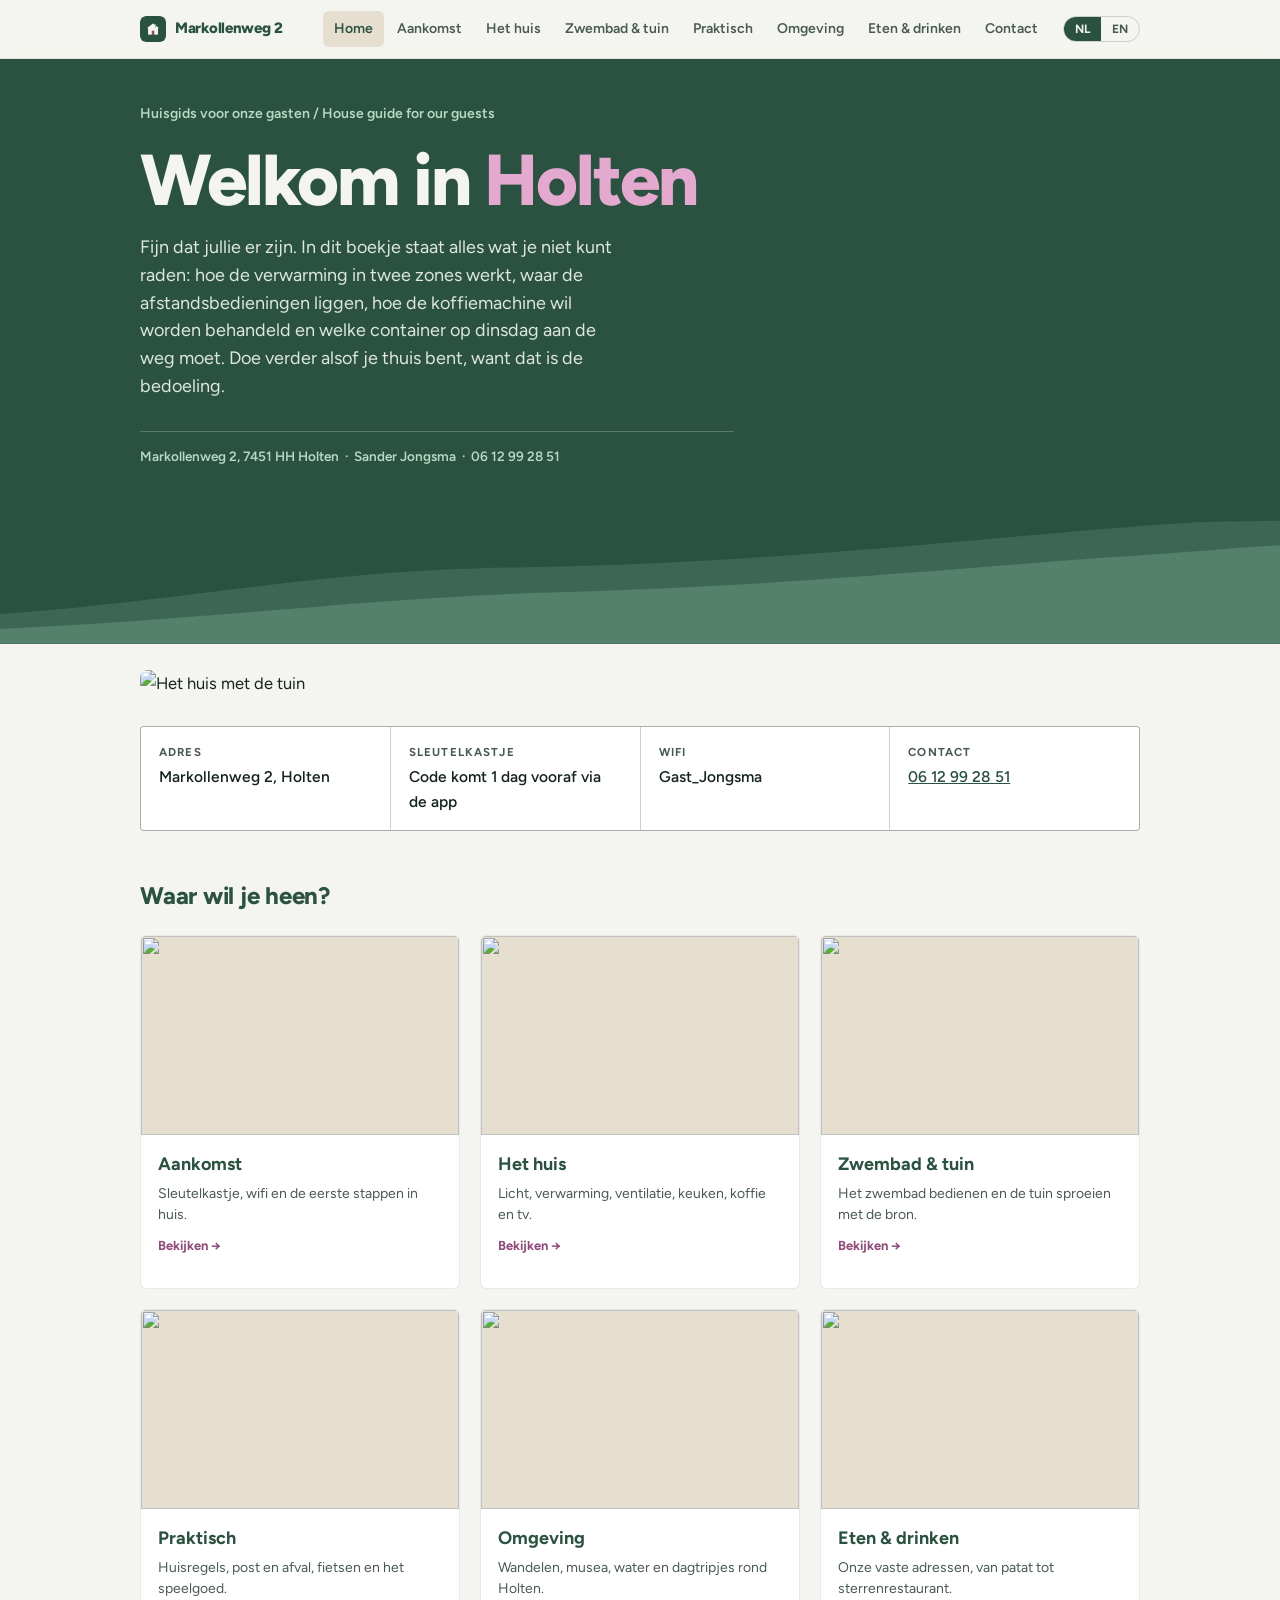
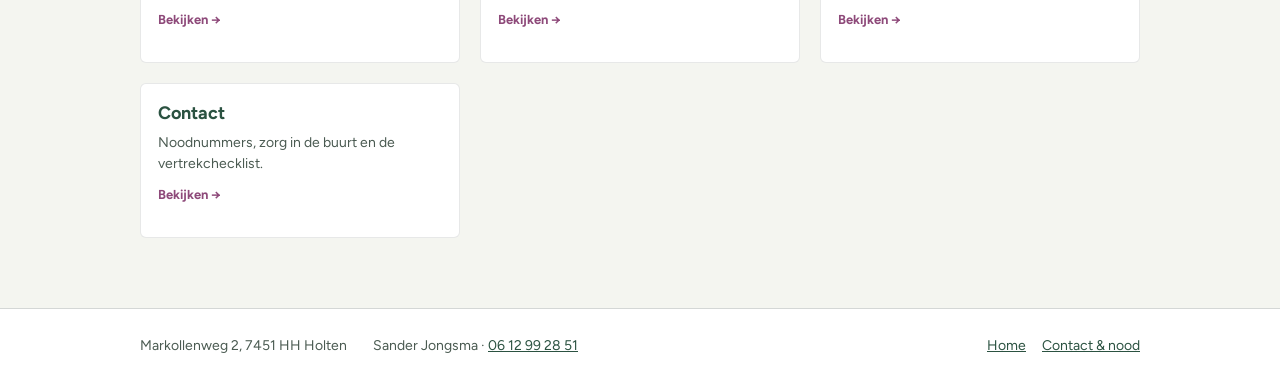
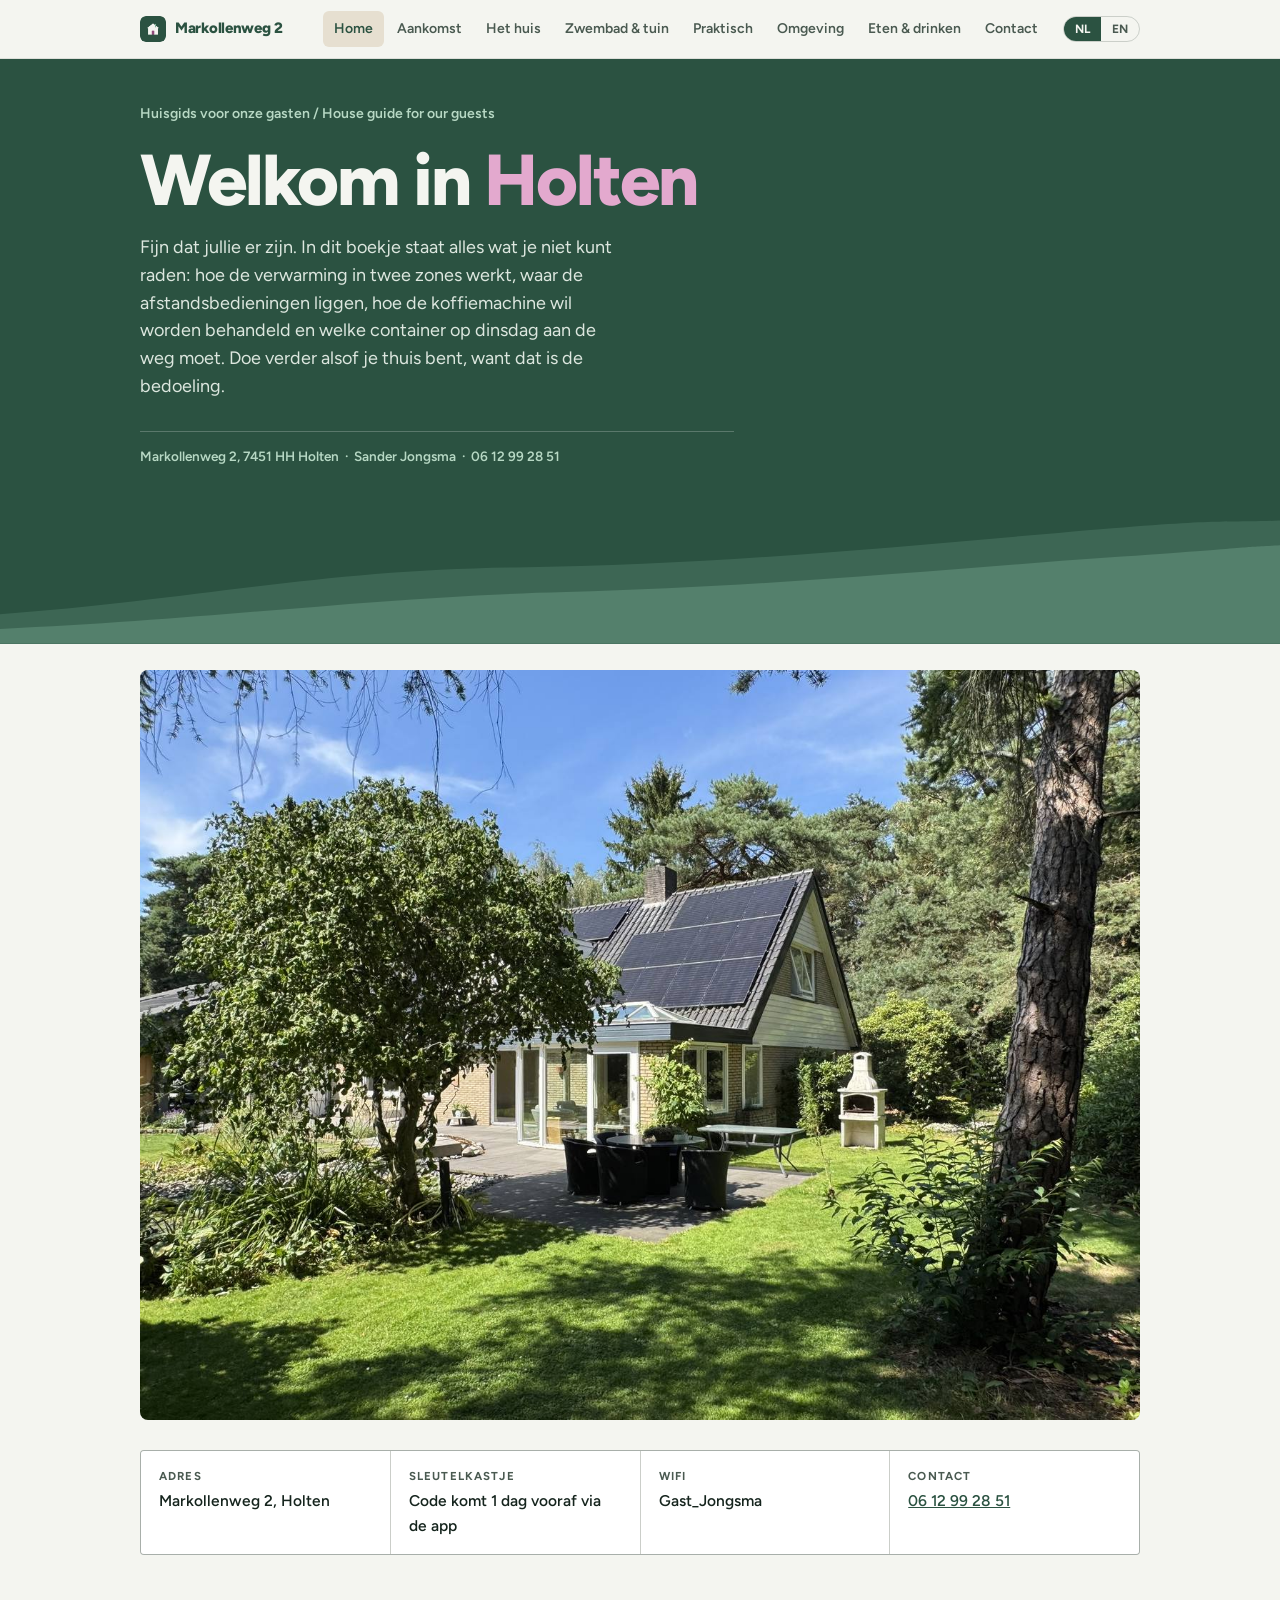
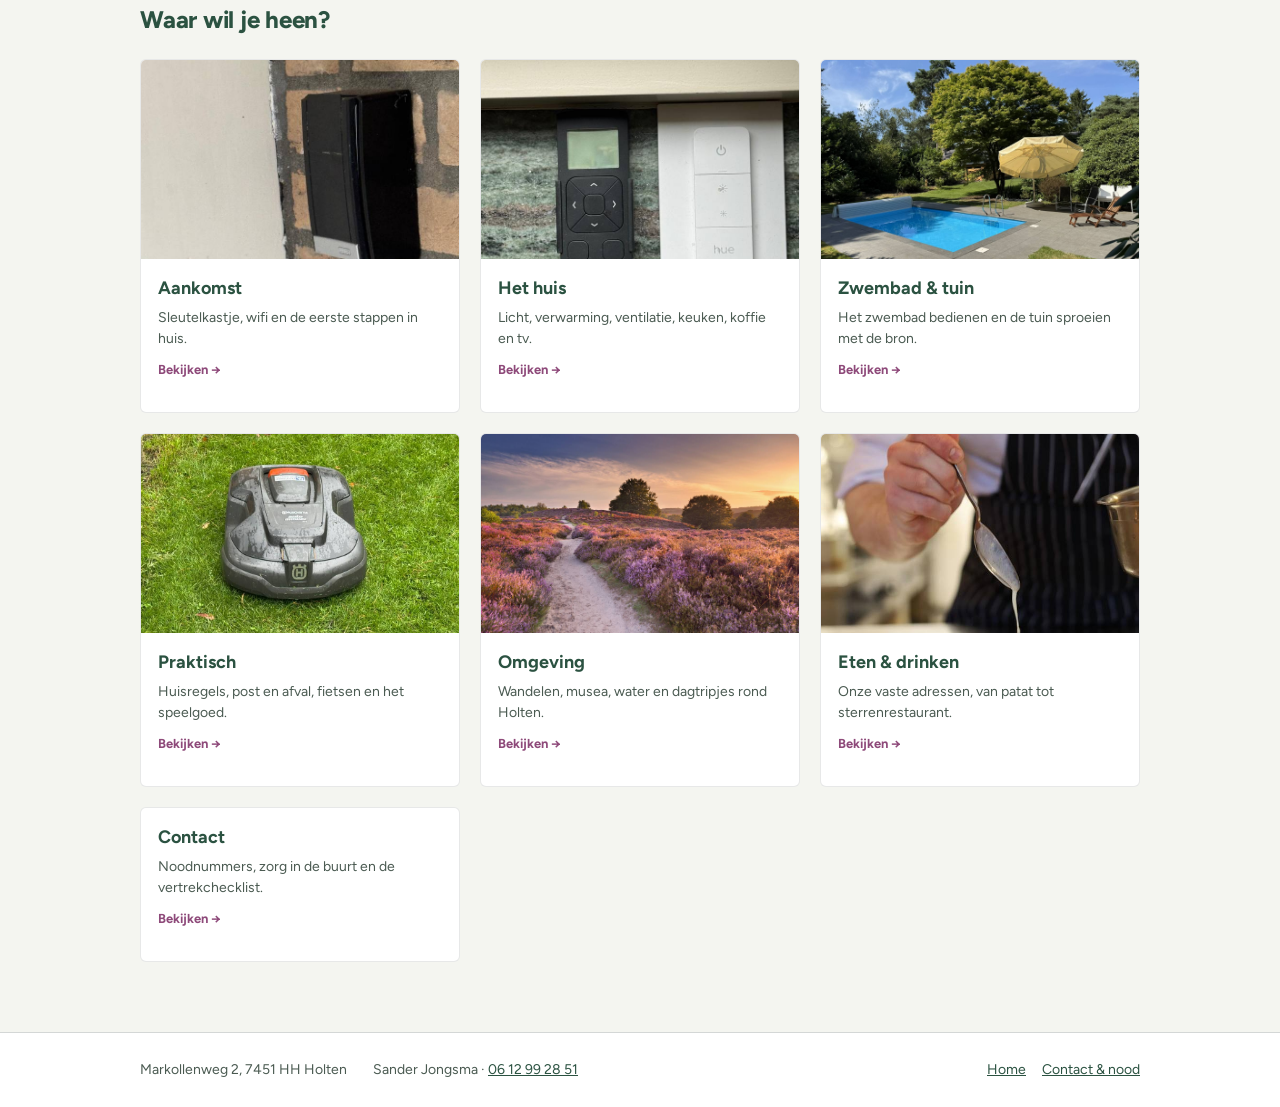
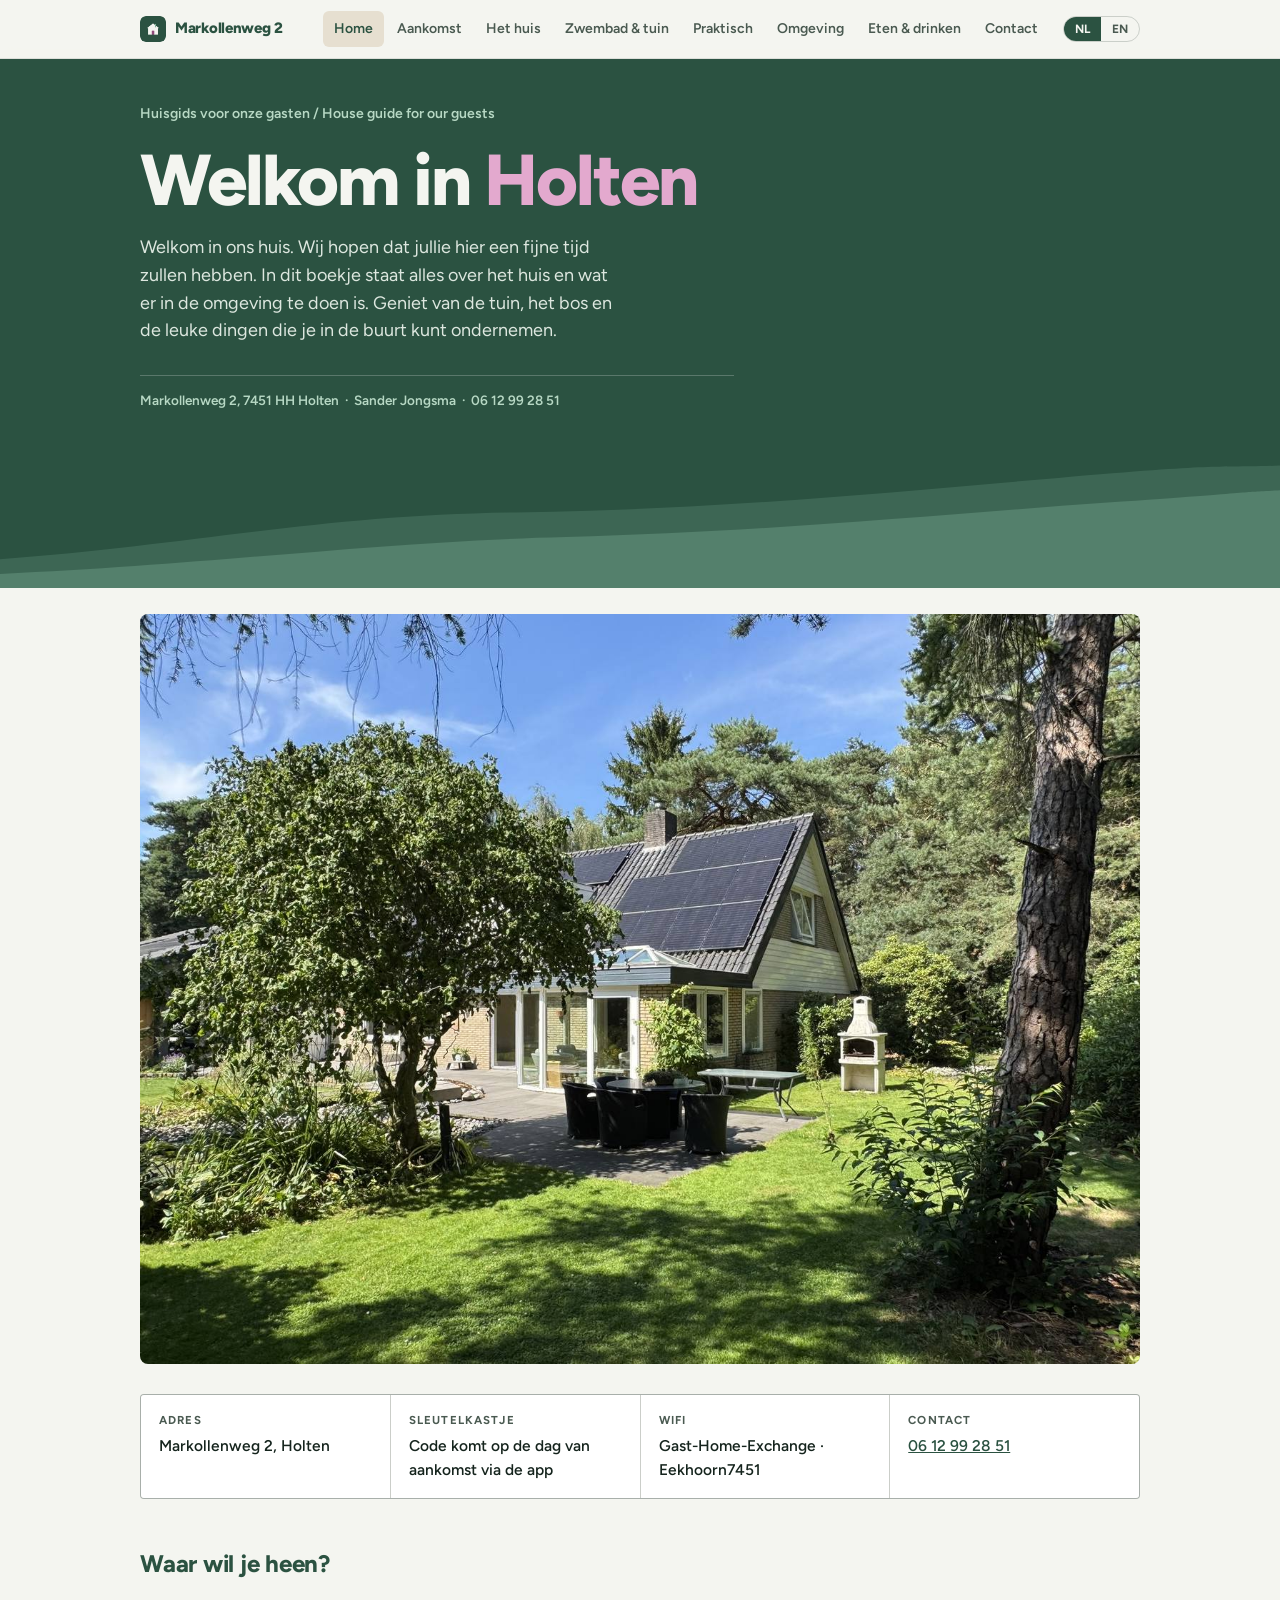
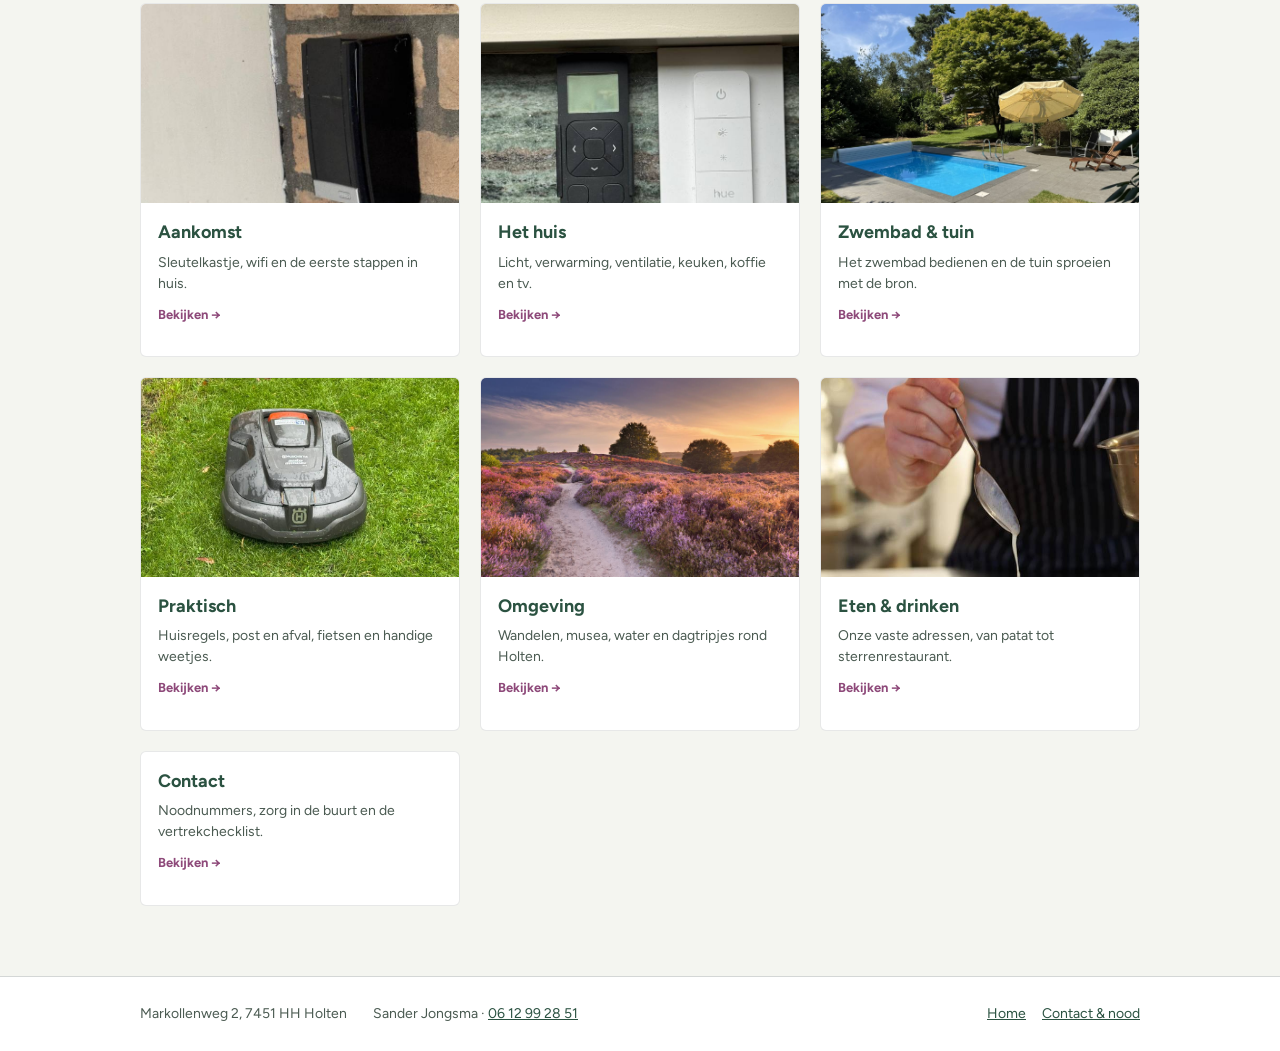
